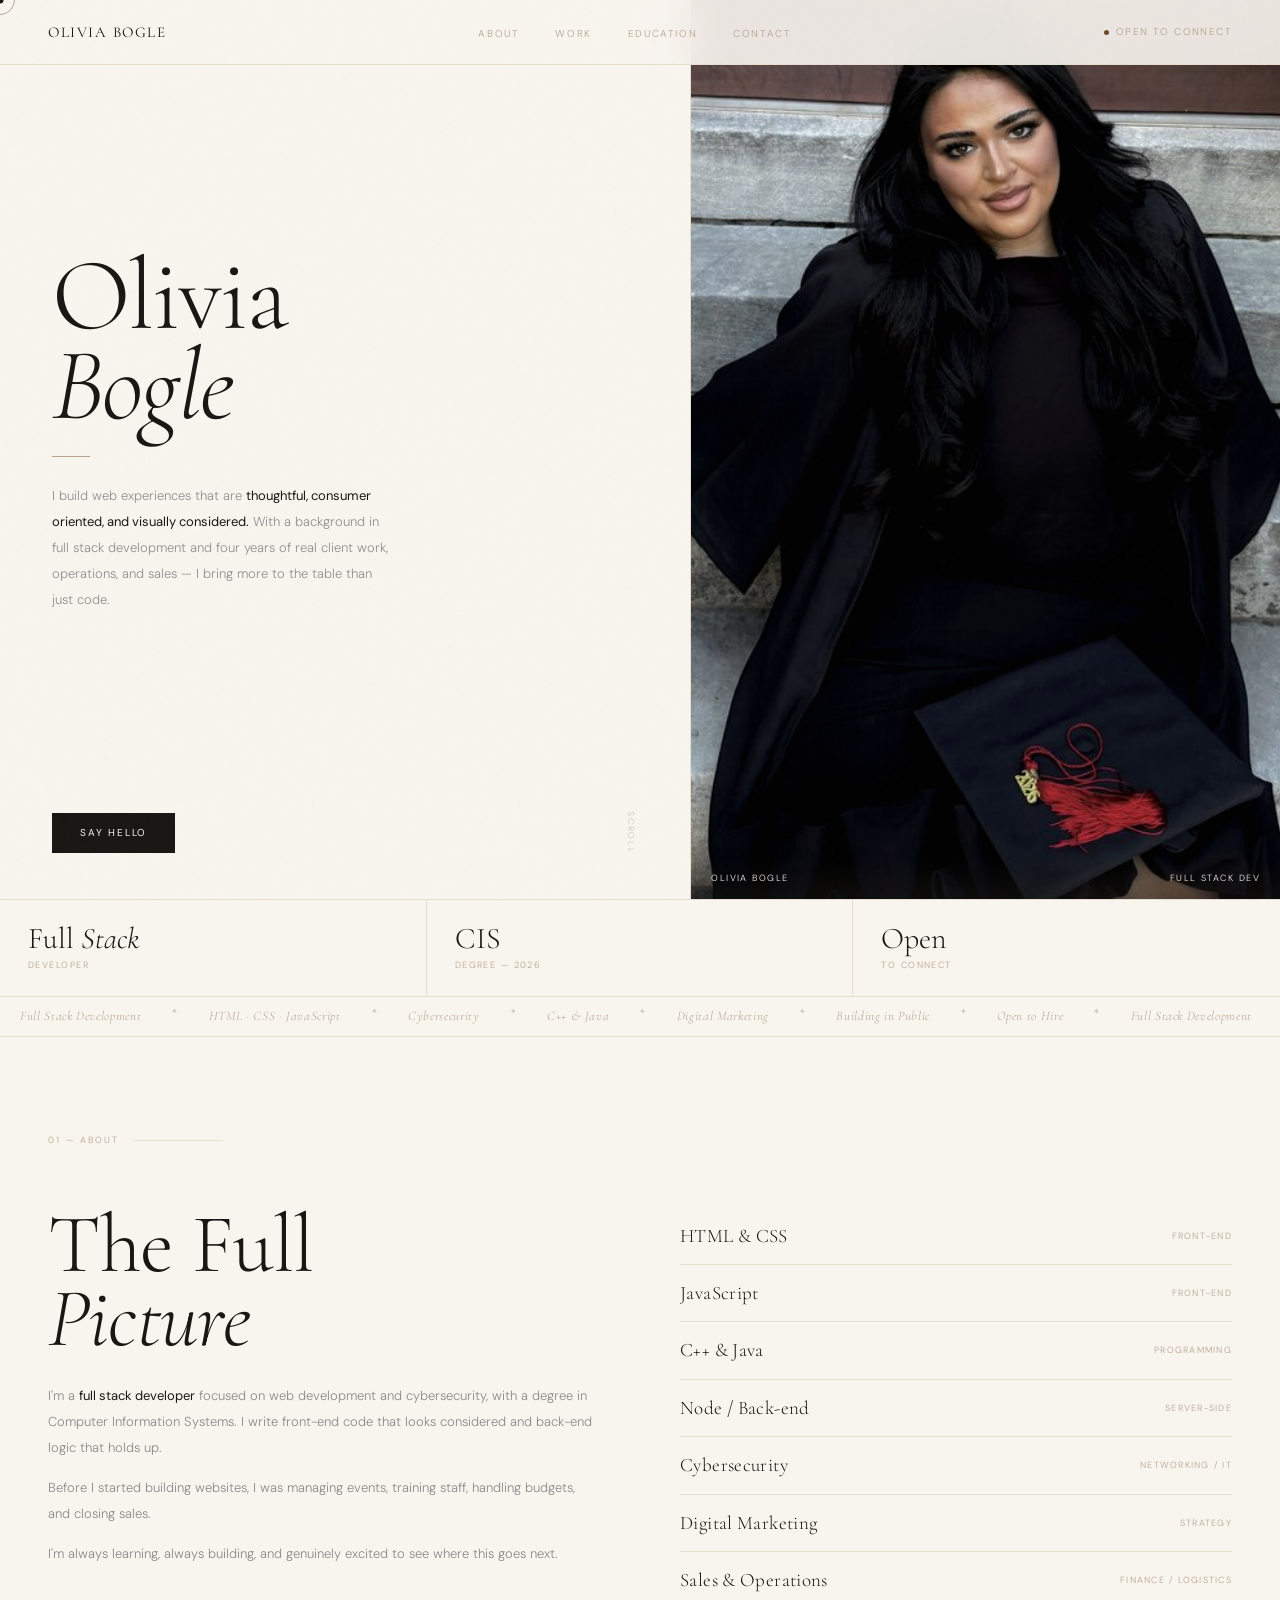
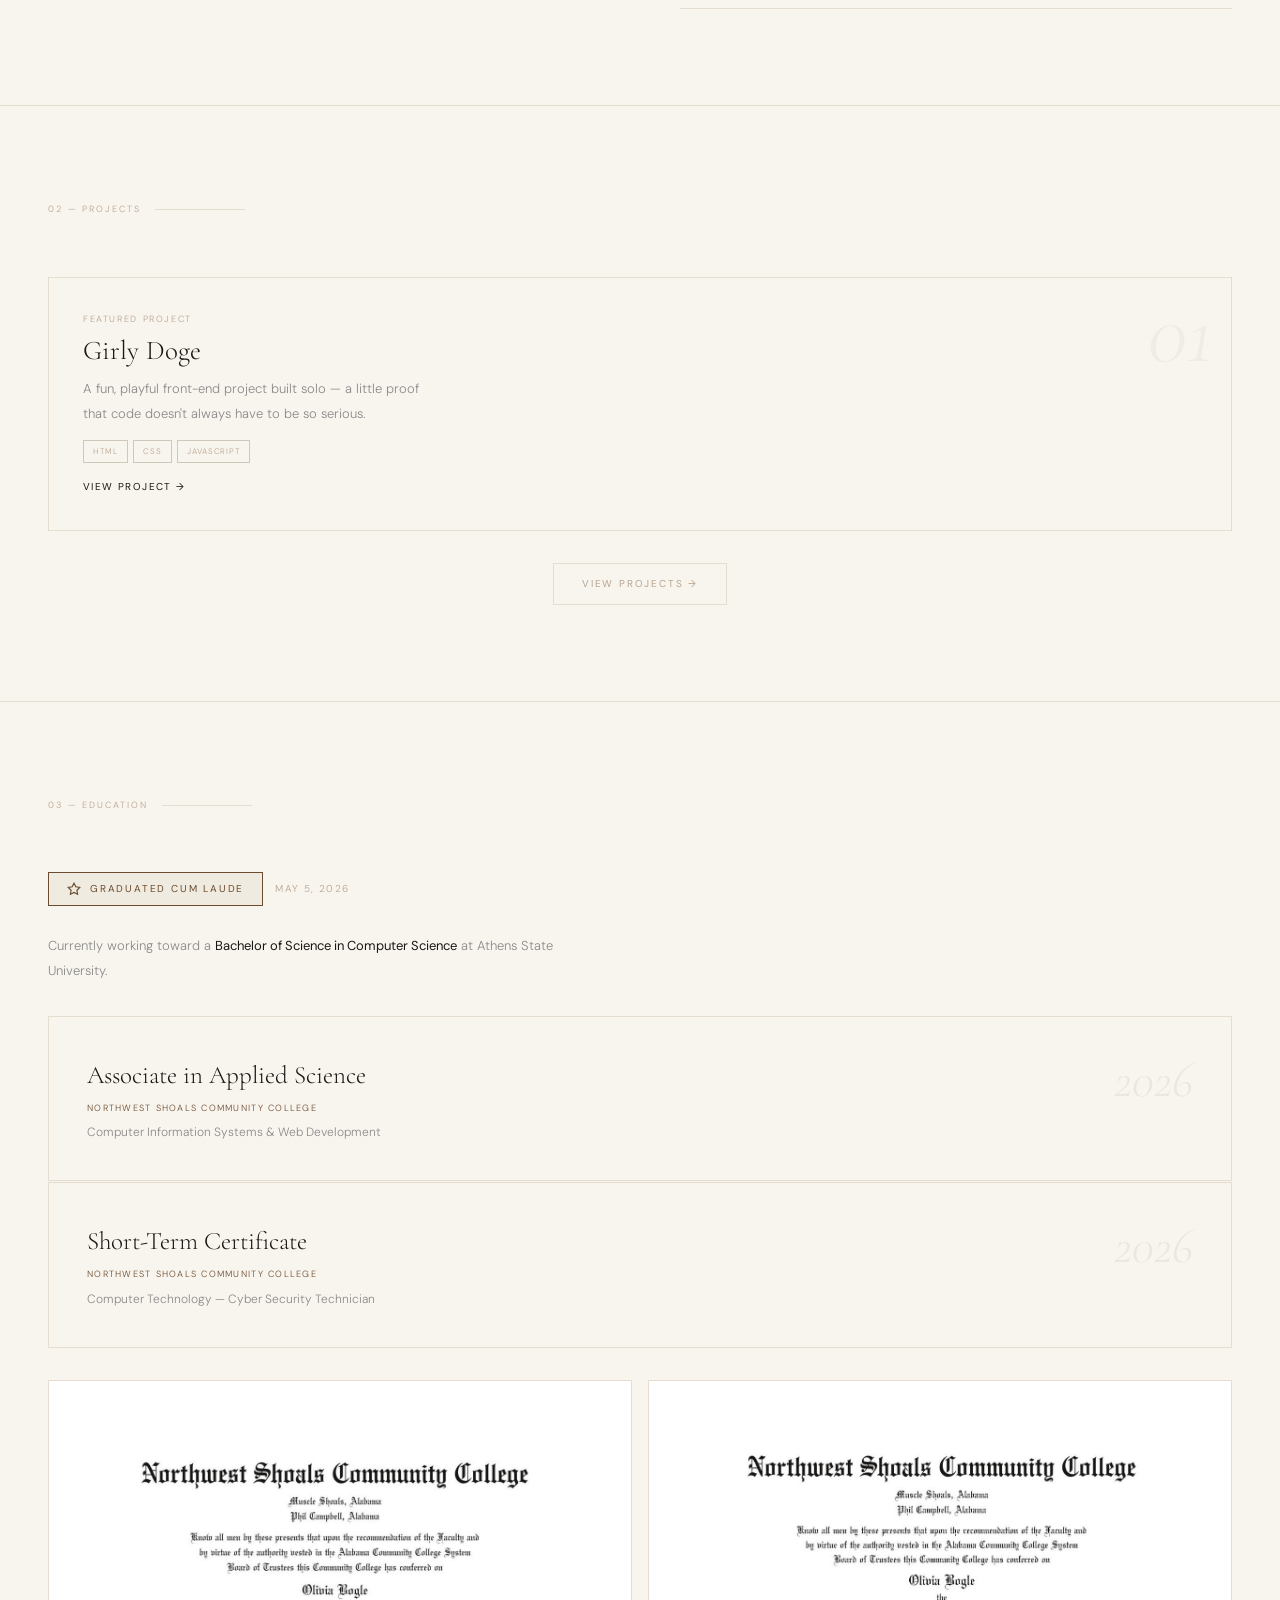
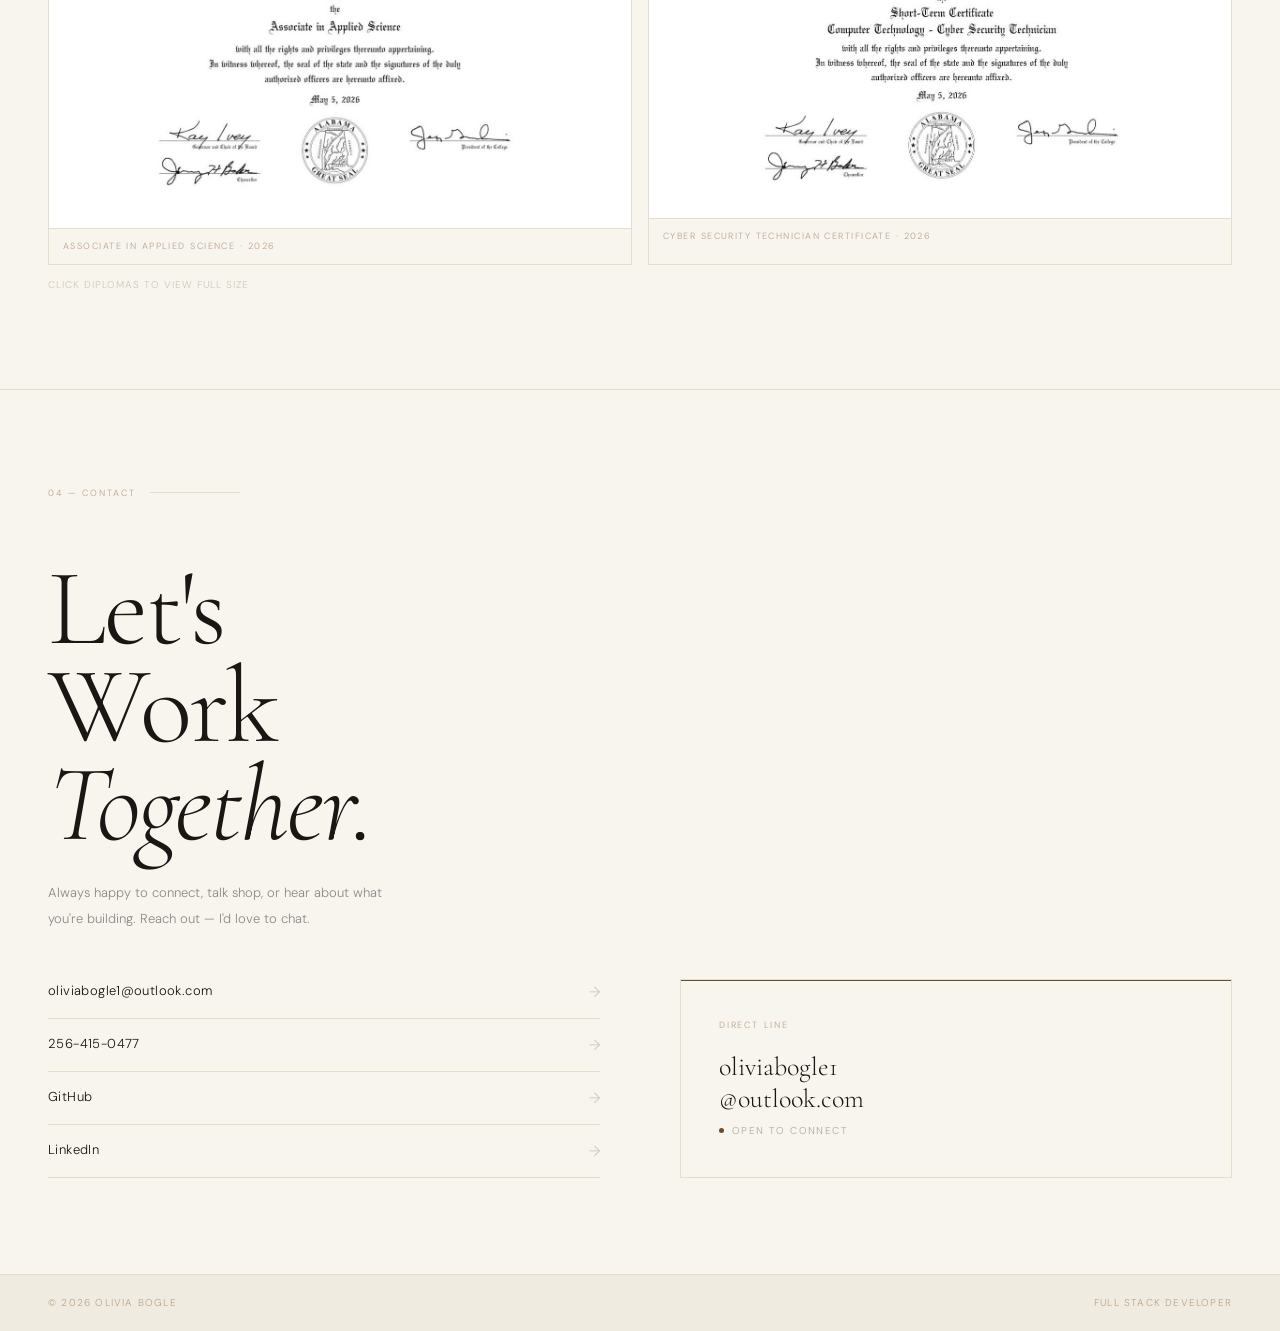
==== index.html @ 542d9f84 "Rename index (5).html to index.html" ====
<!DOCTYPE html>
<html lang="en">
<head>
<meta charset="UTF-8"/>
<meta name="viewport" content="width=device-width, initial-scale=1.0"/>
<title>Olivia Bogle</title>
<link rel="preconnect" href="https://fonts.googleapis.com"/>
<link rel="preconnect" href="https://fonts.gstatic.com" crossorigin/>
<link href="https://fonts.googleapis.com/css2?family=Cormorant+Garamond:ital,wght@0,300;0,400;1,300;1,400&family=DM+Sans:wght@200;300;400&display=swap" rel="stylesheet"/>
<style>
*,*::before,*::after{box-sizing:border-box;margin:0;padding:0;}
html{scroll-behavior:smooth;}
body{
  background:#f8f4ee;color:#191614;
  font-family:'DM Sans',system-ui,sans-serif;
  font-size:14px;font-weight:300;line-height:1.6;
  overflow-x:hidden;cursor:none;
}
:root{
  --cream:#f8f4ee;--bone:#f0ebe0;--warm:#e5ddd0;
  --clay:#b8a48e;--brown:#6b4c2e;--charcoal:#191614;
  --mist:#cfc8bb;--serif:'Cormorant Garamond',Georgia,serif;
}

/* cursor */
#cur{position:fixed;width:7px;height:7px;background:var(--charcoal);border-radius:50%;pointer-events:none;z-index:9999;transform:translate(-50%,-50%);transition:width .18s,height .18s,background .2s;}
#cur-ring{position:fixed;width:30px;height:30px;border:.5px solid var(--clay);border-radius:50%;pointer-events:none;z-index:9998;transform:translate(-50%,-50%);transition:width .3s cubic-bezier(.16,1,.3,1),height .3s,border-color .25s;}
#cur.h{width:5px;height:5px;background:var(--brown);}
#cur-ring.h{width:46px;height:46px;border-color:var(--brown);}

/* grain */
body::after{content:"";position:fixed;inset:0;background-image:url("data:image/svg+xml,%3Csvg viewBox='0 0 200 200' xmlns='http://www.w3.org/2000/svg'%3E%3Cfilter id='n'%3E%3CfeTurbulence type='fractalNoise' baseFrequency='0.85' numOctaves='4' stitchTiles='stitch'/%3E%3C/filter%3E%3Crect width='100%25' height='100%25' filter='url(%23n)' opacity='0.04'/%3E%3C/svg%3E");pointer-events:none;z-index:9990;opacity:.4;}

/* NAV */
nav{
  position:fixed;top:0;left:0;right:0;z-index:500;
  display:flex;justify-content:space-between;align-items:center;
  padding:20px 48px;
  background:rgba(248,244,238,0.92);backdrop-filter:blur(18px);
  border-bottom:.5px solid var(--warm);
}
.nav-logo{font-family:var(--serif);font-size:15px;font-weight:400;letter-spacing:.1em;color:var(--charcoal);text-decoration:none;text-transform:uppercase;}
.nav-links{display:flex;gap:36px;list-style:none;}
.nav-links a{font-size:10px;letter-spacing:.16em;text-transform:uppercase;color:var(--clay);text-decoration:none;transition:color .2s;}
.nav-links a:hover{color:var(--charcoal);}
.nav-dot-wrap{display:flex;align-items:center;gap:7px;font-size:10px;letter-spacing:.14em;text-transform:uppercase;color:var(--clay);}
.dot{width:5px;height:5px;background:var(--brown);border-radius:50%;animation:pulse 2.2s ease-in-out infinite;}
@keyframes pulse{0%,100%{opacity:1;transform:scale(1)}50%{opacity:.25;transform:scale(.65)}}

/* ── HERO ─────────────────────────────────────────── */
#hero{
  display:grid;
  grid-template-columns:54% 46%;   /* text | photo */
  height:100vh;
  min-height:640px;
  padding-top:62px;                 /* nav height */
}

.hero-text{
  background:var(--cream);
  display:flex;
  flex-direction:column;
  justify-content:space-between;
  padding:52px 52px 44px;
  border-right:.5px solid var(--warm);
  border-bottom:.5px solid var(--warm);
}

.hero-index{font-size:9px;letter-spacing:.22em;text-transform:uppercase;color:var(--clay);}

.hero-name-block{flex:1;display:flex;flex-direction:column;justify-content:center;}
h1.hero-name{
  font-family:var(--serif);
  font-size:clamp(64px,8vw,120px);
  font-weight:300;line-height:.88;
  letter-spacing:-.02em;
}
h1.hero-name em{font-style:italic;display:block;}
.hero-rule{width:38px;height:.5px;background:var(--clay);margin:26px 0;}
.hero-intro{font-size:13px;color:#909090;line-height:2;max-width:340px;font-weight:300;}
.hero-intro strong{color:var(--charcoal);font-weight:400;}

.hero-bottom{display:flex;align-items:center;justify-content:space-between;}
.hero-cta-row{display:flex;gap:14px;align-items:center;}
.btn-dark{display:inline-block;padding:12px 28px;background:var(--charcoal);color:var(--cream);text-decoration:none;font-size:10px;letter-spacing:.18em;text-transform:uppercase;transition:background .22s,transform .18s;font-weight:400;}
.btn-dark:hover{background:var(--brown);transform:translateY(-1px);}
.btn-line{display:inline-block;padding:12px 28px;border:.5px solid var(--warm);color:var(--clay);text-decoration:none;font-size:10px;letter-spacing:.18em;text-transform:uppercase;transition:border-color .2s,color .2s;font-weight:400;}
.btn-line:hover{border-color:var(--clay);color:var(--charcoal);}
.hero-scroll{font-size:9px;letter-spacing:.2em;text-transform:uppercase;color:var(--mist);writing-mode:vertical-rl;}

/* photo column — fixed height, no overflow issues */
.hero-photo{
  position:relative;
  background:var(--bone);
  border-bottom:.5px solid var(--warm);
  overflow:hidden;
}
.hero-photo img{
  position:absolute;
  top:0;left:0;
  width:100%;height:100%;
  object-fit:cover;
  object-position:center top;   /* anchor to TOP so face is always visible */
  display:block;
  filter:sepia(6%) contrast(1.05) brightness(0.97);
}
.hero-photo-tag{
  position:absolute;bottom:0;left:0;right:0;
  padding:14px 20px;
  display:flex;justify-content:space-between;
  font-size:9px;letter-spacing:.16em;text-transform:uppercase;color:var(--cream);
  background:linear-gradient(to top,rgba(25,22,20,.5) 0%,transparent 100%);
  z-index:2;
}

/* STAT BAR */
.stat-bar{
  display:grid;grid-template-columns:repeat(3,1fr);
  border-bottom:.5px solid var(--warm);
}
.stat-unit{padding:24px 28px;border-right:.5px solid var(--warm);}
.stat-unit:last-child{border-right:none;}
.stat-n{font-family:var(--serif);font-size:30px;font-weight:300;line-height:1;margin-bottom:4px;}
.stat-n em{font-style:italic;}
.stat-l{font-size:9px;letter-spacing:.16em;text-transform:uppercase;color:var(--clay);}

/* TICKER */
.ticker{overflow:hidden;padding:9px 0;border-bottom:.5px solid var(--warm);}
.ticker-inner{display:flex;animation:marquee 30s linear infinite;white-space:nowrap;}
.ti{font-family:var(--serif);font-size:13px;font-style:italic;letter-spacing:.05em;color:var(--clay);padding:0 20px;flex-shrink:0;}
.ti.sep{font-style:normal;font-size:8px;color:var(--mist);padding:0 10px;}
@keyframes marquee{0%{transform:translateX(0)}100%{transform:translateX(-50%)}}

/* SECTIONS */
section{padding:96px 48px;}
section+section,.stat-bar+section{border-top:.5px solid var(--warm);}
.sec-label{font-size:9px;letter-spacing:.22em;text-transform:uppercase;color:var(--clay);margin-bottom:60px;display:flex;align-items:center;gap:14px;}
.sec-label::after{content:"";flex:1;height:.5px;background:var(--warm);max-width:90px;}

/* ABOUT */
.about-grid{display:grid;grid-template-columns:1fr 1fr;gap:80px;align-items:start;}
.about-h{font-family:var(--serif);font-size:clamp(46px,6.5vw,90px);font-weight:300;line-height:.9;letter-spacing:-.01em;margin-bottom:26px;}
.about-h em{font-style:italic;}
.about-body{font-size:13px;color:#8a8a8a;line-height:2;font-weight:300;}
.about-body strong{color:var(--charcoal);font-weight:400;}
.about-body p+p{margin-top:14px;}

.skill-list{display:flex;flex-direction:column;}
.sk{display:flex;align-items:center;justify-content:space-between;padding:13px 0;border-bottom:.5px solid var(--warm);position:relative;overflow:hidden;cursor:default;transition:padding-left .25s;}
.sk-fill{position:absolute;inset:0;background:var(--charcoal);transform:scaleX(0);transform-origin:left;transition:transform .28s cubic-bezier(.16,1,.3,1);z-index:0;}
.sk:hover .sk-fill{transform:scaleX(1);}
.sk:hover{padding-left:8px;}
.sk-name{font-family:var(--serif);font-size:19px;font-weight:300;letter-spacing:.02em;position:relative;z-index:1;transition:color .28s;}
.sk-cat{font-size:9px;letter-spacing:.14em;text-transform:uppercase;color:var(--clay);position:relative;z-index:1;transition:color .28s;}
.sk:hover .sk-name,.sk:hover .sk-cat{color:var(--cream);}

/* WORK */
.work-grid{display:grid;grid-template-columns:1fr 1fr;gap:1px;background:var(--warm);border:.5px solid var(--warm);}
.wcard{background:var(--cream);padding:34px;position:relative;overflow:hidden;transition:background .2s;}
.wcard:hover{background:var(--bone);}
.wcard.wide{grid-column:1/-1;display:grid;grid-template-columns:1fr 1fr;gap:44px;align-items:center;}
.wc-num{font-family:var(--serif);font-size:90px;font-style:italic;color:rgba(25,22,20,.04);position:absolute;top:10px;right:18px;line-height:1;pointer-events:none;font-weight:300;}
.wc-tag{font-size:9px;letter-spacing:.18em;text-transform:uppercase;color:var(--clay);margin-bottom:9px;}
.wc-title{font-family:var(--serif);font-size:27px;font-weight:300;letter-spacing:.01em;margin-bottom:10px;line-height:1.2;}
.wc-desc{font-size:13px;color:#8a8a8a;line-height:1.9;max-width:360px;font-weight:300;}
.chips{display:flex;flex-wrap:wrap;gap:5px;margin-top:13px;}
.chip{font-size:8px;letter-spacing:.12em;text-transform:uppercase;border:.5px solid var(--mist);padding:4px 9px;color:var(--clay);}
.wc-link{display:inline-flex;align-items:center;gap:8px;margin-top:16px;font-size:10px;letter-spacing:.14em;text-transform:uppercase;color:var(--charcoal);text-decoration:none;transition:gap .2s,color .2s;font-weight:400;}
.wc-link:hover{gap:14px;color:var(--brown);}
.wc-visual{aspect-ratio:4/3;overflow:hidden;cursor:pointer;}
.wc-visual img{width:100%;height:100%;object-fit:cover;object-position:top center;display:block;transition:transform .4s ease;}
.wc-visual:hover img{transform:scale(1.03);}

/* EXPERIENCE */
.exp-list{display:flex;flex-direction:column;}
.exp-row{display:grid;grid-template-columns:150px 1fr auto;gap:36px;padding:30px 0;border-bottom:.5px solid var(--warm);align-items:start;transition:padding-left .2s;}
.exp-row:hover{padding-left:10px;}
.exp-yr{font-size:10px;letter-spacing:.1em;color:var(--clay);padding-top:5px;}
.exp-role{font-family:var(--serif);font-size:21px;font-weight:300;letter-spacing:.01em;margin-bottom:3px;}
.exp-co{font-size:9px;letter-spacing:.14em;text-transform:uppercase;color:var(--brown);margin-bottom:10px;}
.exp-ul{font-size:12px;color:#8a8a8a;line-height:1.95;padding-left:14px;font-weight:300;}
.exp-ul li{margin-bottom:3px;}
.exp-tags{display:flex;flex-direction:column;gap:5px;align-items:flex-end;padding-top:4px;}
.exp-tag{font-size:8px;letter-spacing:.14em;text-transform:uppercase;border:.5px solid var(--warm);padding:3px 8px;color:var(--clay);}

/* EDUCATION */
.edu-block{border:.5px solid var(--warm);padding:38px;display:grid;grid-template-columns:1fr auto;gap:20px;transition:border-color .2s;}
.edu-block:hover{border-color:var(--clay);}
.edu-deg{font-family:var(--serif);font-size:25px;font-weight:300;margin-bottom:6px;}
.edu-school{font-size:9px;letter-spacing:.14em;text-transform:uppercase;color:var(--brown);margin-bottom:8px;}
.edu-detail{font-size:12px;color:#8a8a8a;font-weight:300;}
.edu-yr{font-family:var(--serif);font-size:50px;font-style:italic;color:rgba(25,22,20,.06);font-weight:300;text-align:right;line-height:1;}

/* CONTACT */
.contact-grid{display:grid;grid-template-columns:1fr 1fr;gap:80px;align-items:end;}
.contact-h{font-family:var(--serif);font-size:clamp(52px,8.5vw,112px);line-height:.9;font-weight:300;letter-spacing:-.02em;margin-bottom:26px;}
.contact-h em{font-style:italic;}
.contact-sub{font-size:13px;color:#8a8a8a;line-height:2;max-width:360px;margin-bottom:34px;font-weight:300;}
.clinks{display:flex;flex-direction:column;}
.clink{display:flex;justify-content:space-between;align-items:center;padding:14px 0;border-bottom:.5px solid var(--warm);text-decoration:none;color:var(--charcoal);font-size:13px;letter-spacing:.03em;transition:padding-left .2s,color .2s;font-weight:300;}
.clink:hover{padding-left:10px;color:var(--brown);}
.clink .arr{color:var(--mist);font-size:15px;transition:color .2s;}
.clink:hover .arr{color:var(--brown);}
.contact-box{border:.5px solid var(--warm);padding:38px;position:relative;}
.contact-box::before{content:"";position:absolute;top:0;left:0;right:0;height:.5px;background:var(--brown);}
.cb-label{font-size:9px;letter-spacing:.2em;text-transform:uppercase;color:var(--clay);margin-bottom:18px;}
.cb-email{font-family:var(--serif);font-size:clamp(17px,2.4vw,26px);font-weight:300;color:var(--charcoal);text-decoration:none;display:block;margin-bottom:7px;line-height:1.25;transition:color .2s;word-break:break-all;}
.cb-email:hover{color:var(--brown);}
.cb-phone{font-size:12px;color:var(--clay);letter-spacing:.06em;margin-bottom:26px;font-weight:300;}
.avail-row{display:flex;align-items:center;gap:8px;font-size:10px;letter-spacing:.14em;text-transform:uppercase;color:#aaa;}

/* FOOTER */
footer{border-top:.5px solid var(--warm);padding:20px 48px;display:flex;justify-content:space-between;align-items:center;background:var(--bone);}
.fc{font-size:10px;letter-spacing:.12em;text-transform:uppercase;color:var(--clay);font-weight:300;}

/* REVEAL */
.reveal{opacity:0;transform:translateY(18px);transition:opacity .65s ease,transform .65s ease;}
.reveal.in{opacity:1;transform:translateY(0);}

/* RESPONSIVE */
@media(max-width:860px){
  nav{padding:16px 22px;}
  .nav-links{display:none;}
  #hero{grid-template-columns:1fr;height:auto;}
  .hero-text{padding:90px 22px 40px;border-right:none;}
  .hero-photo{height:420px;border-top:.5px solid var(--warm);}
  section{padding:72px 22px;}
  .about-grid,.contact-grid{grid-template-columns:1fr;gap:40px;}
  .work-grid{grid-template-columns:1fr;}
  .wcard.wide{grid-template-columns:1fr;}
  .exp-row{grid-template-columns:1fr;gap:6px;}
  .exp-tags{flex-direction:row;}
  .edu-block{grid-template-columns:1fr;}
  .stat-bar{grid-template-columns:1fr 1fr;}
  footer{flex-direction:column;gap:8px;padding:16px 22px;}
}
</style>
</head>
<body>
<div id="cur"></div>
<div id="cur-ring"></div>

<nav>
  <a class="nav-logo" href="#">Olivia Bogle</a>
  <ul class="nav-links">
    <li><a href="#about">About</a></li>
    <li><a href="#work">Work</a></li>
    <li><a href="#education">Education</a></li>
    <li><a href="#contact">Contact</a></li>
  </ul>
  <div class="nav-dot-wrap"><div class="dot"></div>Open to Connect</div>
</nav>

<!-- HERO -->
<section id="hero" style="padding:0;border:none;">

  <!-- LEFT: text -->
  <div class="hero-text reveal">
    <div class="hero-name-block">
      <h1 class="hero-name">Olivia<br><em>Bogle</em></h1>
      <div class="hero-rule"></div>
      <p class="hero-intro">
        I build web experiences that are <strong>thoughtful, consumer oriented, and visually considered.</strong>
        With a background in full stack development and four years of real client work, operations,
        and sales — I bring more to the table than just code.
      </p>
    </div>
    <div class="hero-bottom">
      <div class="hero-cta-row">
        <a href="#contact" class="btn-dark">Say Hello</a>
      </div>
      <div class="hero-scroll">Scroll</div>
    </div>
  </div>

  <!-- RIGHT: photo, zero opacity, anchored top -->
  <div class="hero-photo">
    <img
      src="[data-uri]"
      alt="Olivia Bogle"
    />
    <div class="hero-photo-tag">
      <span>Olivia Bogle</span>
      <span>Full Stack Dev</span>
    </div>
  </div>

</section>

<!-- STAT BAR -->
<div class="stat-bar">
  <div class="stat-unit reveal"><div class="stat-n">Full <em>Stack</em></div><div class="stat-l">Developer</div></div>
  <div class="stat-unit reveal" style="transition-delay:.08s"><div class="stat-n">CIS</div><div class="stat-l">Degree — 2026</div></div>
  <div class="stat-unit reveal" style="transition-delay:.14s"><div class="stat-n">Open</div><div class="stat-l">To Connect</div></div>
</div>

<!-- TICKER -->
<div class="ticker">
  <div class="ticker-inner">
    <span class="ti">Full Stack Development</span><span class="ti sep">✦</span>
    <span class="ti">HTML · CSS · JavaScript</span><span class="ti sep">✦</span>
    <span class="ti">Cybersecurity</span><span class="ti sep">✦</span>
    <span class="ti">C++ &amp; Java</span><span class="ti sep">✦</span>
    <span class="ti">Digital Marketing</span><span class="ti sep">✦</span>
    <span class="ti">Building in Public</span><span class="ti sep">✦</span>
    <span class="ti">Open to Hire</span><span class="ti sep">✦</span>
    <span class="ti">Full Stack Development</span><span class="ti sep">✦</span>
    <span class="ti">HTML · CSS · JavaScript</span><span class="ti sep">✦</span>
    <span class="ti">Cybersecurity</span><span class="ti sep">✦</span>
    <span class="ti">C++ &amp; Java</span><span class="ti sep">✦</span>
    <span class="ti">Digital Marketing</span><span class="ti sep">✦</span>
    <span class="ti">Building in Public</span><span class="ti sep">✦</span>
    <span class="ti">Open to Hire</span><span class="ti sep">✦</span>
  </div>
</div>

<!-- ABOUT -->
<section id="about">
  <div class="sec-label">01 — About</div>
  <div class="about-grid">
    <div class="reveal">
      <h2 class="about-h">The Full<br><em>Picture</em></h2>
      <div class="about-body">
        <p>I'm a <strong>full stack developer</strong> focused on web development and cybersecurity, with a degree in Computer Information Systems. I write front-end code that looks considered and back-end logic that holds up.</p>
        <p>Before I started building websites, I was managing events, training staff, handling budgets, and closing sales. </p>
        <p>I'm always learning, always building, and genuinely excited to see where this goes next.</p>
      </div>
    </div>
    <div class="skill-list reveal" style="transition-delay:.12s">
      <div class="sk"><div class="sk-fill"></div><span class="sk-name">HTML &amp; CSS</span><span class="sk-cat">Front-end</span></div>
      <div class="sk"><div class="sk-fill"></div><span class="sk-name">JavaScript</span><span class="sk-cat">Front-end</span></div>
      <div class="sk"><div class="sk-fill"></div><span class="sk-name">C++ &amp; Java</span><span class="sk-cat">Programming</span></div>
      <div class="sk"><div class="sk-fill"></div><span class="sk-name">Node / Back-end</span><span class="sk-cat">Server-side</span></div>
      <div class="sk"><div class="sk-fill"></div><span class="sk-name">Cybersecurity</span><span class="sk-cat">Networking / IT</span></div>
      <div class="sk"><div class="sk-fill"></div><span class="sk-name">Digital Marketing</span><span class="sk-cat">Strategy</span></div>
      <div class="sk"><div class="sk-fill"></div><span class="sk-name">Sales &amp; Operations</span><span class="sk-cat">Finance / Logistics</span></div>
    </div>
  </div>
</section>

<!-- WORK -->
<section id="work">
  <div class="sec-label">02 — Projects</div>
  <div class="work-grid" style="grid-template-columns:1fr;">
    <div class="wcard wide reveal" style="grid-template-columns:1fr;">
      <div>
        <div class="wc-tag">Featured Project</div>
        <h3 class="wc-title">Girly Doge</h3>
        <p class="wc-desc">A fun, playful front-end project built solo — a little proof that code doesn't always have to be so serious.</p>
        <div class="chips">
          <span class="chip">HTML</span><span class="chip">CSS</span><span class="chip">JavaScript</span>
        </div>
        <a href="https://github.com/oliviabogle/Girly-Doge" target="_blank" class="wc-link">View Project →</a>
      </div>
      <div class="wc-num">01</div>
    </div>
  </div>
  <div class="reveal" style="margin-top:32px;text-align:center;transition-delay:.08s;">
    <a href="https://github.com/oliviabogle" target="_blank" class="btn-line">View Projects →</a>
  </div>
</section>

<!-- EDUCATION -->
<section id="education">
  <div class="sec-label">03 — Education</div>

  <div class="reveal" style="margin-bottom:28px;display:flex;flex-wrap:wrap;align-items:center;gap:12px;">
    <div style="display:inline-flex;align-items:center;gap:9px;border:.5px solid var(--brown);padding:8px 18px;background:var(--bone);">
      <svg width="14" height="14" viewBox="0 0 24 24" fill="none" stroke="var(--brown)" stroke-width="2"><polygon points="12 2 15.09 8.26 22 9.27 17 14.14 18.18 21.02 12 17.77 5.82 21.02 7 14.14 2 9.27 8.91 8.26 12 2"/></svg>
      <span style="font-size:10px;letter-spacing:.18em;text-transform:uppercase;color:var(--brown);font-weight:400;">Graduated Cum Laude</span>
    </div>
    <span style="font-size:10px;letter-spacing:.14em;text-transform:uppercase;color:var(--clay);">May 5, 2026</span>
  </div>

  <p class="reveal" style="font-size:13px;color:#8a8a8a;line-height:1.9;font-weight:300;margin-bottom:32px;max-width:520px;">
    Currently working toward a <strong style="color:var(--charcoal);font-weight:400;">Bachelor of Science in Computer Science</strong> at Athens State University.
  </p>

  <div class="edu-block reveal" style="margin-bottom:1px;">
    <div>
      <div class="edu-deg">Associate in Applied Science</div>
      <div class="edu-school">Northwest Shoals Community College</div>
      <div class="edu-detail">Computer Information Systems &amp; Web Development</div>
    </div>
    <div class="edu-yr">2026</div>
  </div>
  <div class="edu-block reveal" style="margin-bottom:32px;transition-delay:.08s;">
    <div>
      <div class="edu-deg">Short-Term Certificate</div>
      <div class="edu-school">Northwest Shoals Community College</div>
      <div class="edu-detail">Computer Technology — Cyber Security Technician</div>
    </div>
    <div class="edu-yr">2026</div>
  </div>

  <div class="reveal" style="transition-delay:.12s;display:grid;grid-template-columns:1fr 1fr;gap:16px;margin-top:8px;">
    <div style="border:.5px solid var(--warm);overflow:hidden;cursor:pointer;transition:border-color .2s;" onmouseenter="this.style.borderColor='var(--clay)'" onmouseleave="this.style.borderColor='var(--warm)'">
      <img src="[data-uri]" alt="Associate in Applied Science diploma" style="width:100%;display:block;object-fit:contain;background:#fff;padding:12px;box-sizing:border-box;" />
      <div style="padding:10px 14px;border-top:.5px solid var(--warm);font-size:9px;letter-spacing:.16em;text-transform:uppercase;color:var(--clay);">Associate in Applied Science · 2026</div>
    </div>
    <div style="border:.5px solid var(--warm);overflow:hidden;cursor:pointer;transition:border-color .2s;" onmouseenter="this.style.borderColor='var(--clay)'" onmouseleave="this.style.borderColor='var(--warm)'">
      <img src="[data-uri]" alt="Cyber Security Technician certificate" style="width:100%;display:block;object-fit:contain;background:#fff;padding:12px;box-sizing:border-box;" />
      <div style="padding:10px 14px;border-top:.5px solid var(--warm);font-size:9px;letter-spacing:.16em;text-transform:uppercase;color:var(--clay);">Cyber Security Technician Certificate · 2026</div>
    </div>
  </div>
  <p class="reveal" style="transition-delay:.16s;font-size:10px;color:var(--mist);letter-spacing:.1em;text-transform:uppercase;margin-top:12px;">Click diplomas to view full size</p>
</section>

<!-- CONTACT -->
<section id="contact">
  <div class="sec-label">04 — Contact</div>
  <div class="contact-grid">
    <div class="reveal">
      <h2 class="contact-h">Let's<br>Work<br><em>Together.</em></h2>
      <p class="contact-sub">Always happy to connect, talk shop, or hear about what you're building. Reach out — I'd love to chat.</p>
      <div class="clinks">
        <a href="mailto:oliviabogle1@outlook.com" class="clink"><span>oliviabogle1@outlook.com</span><span class="arr">→</span></a>
        <a href="tel:2564150477" class="clink"><span>256-415-0477</span><span class="arr">→</span></a>
        <a href="https://github.com/" target="_blank" class="clink"><span>GitHub</span><span class="arr">→</span></a>
        <a href="https://linkedin.com/" target="_blank" class="clink"><span>LinkedIn</span><span class="arr">→</span></a>
      </div>
    </div>
    <div class="reveal" style="transition-delay:.12s">
      <div class="contact-box">
        <div class="cb-label">Direct Line</div>
        <a href="mailto:oliviabogle1@outlook.com" class="cb-email">oliviabogle1<br>@outlook.com</a>
        <div class="avail-row"><div class="dot"></div>Open to Connect</div>
      </div>
    </div>
  </div>
</section>

<footer>
  <div class="fc">© 2026 Olivia Bogle</div>
  <div class="fc">Full Stack Developer</div>
</footer>

<script>
const cur=document.getElementById("cur"),ring=document.getElementById("cur-ring");
let mx=0,my=0,rx=0,ry=0;
document.addEventListener("mousemove",e=>{mx=e.clientX;my=e.clientY;cur.style.left=mx+"px";cur.style.top=my+"px";});
(function a(){rx+=(mx-rx)*.1;ry+=(my-ry)*.1;ring.style.left=rx+"px";ring.style.top=ry+"px";requestAnimationFrame(a);})();
document.querySelectorAll("a,.sk,.wcard,.exp-row,.edu-block,.btn-dark,.btn-line").forEach(el=>{
  el.addEventListener("mouseenter",()=>{cur.classList.add("h");ring.classList.add("h");});
  el.addEventListener("mouseleave",()=>{cur.classList.remove("h");ring.classList.remove("h");});
});
const obs=new IntersectionObserver(entries=>entries.forEach(e=>{if(e.isIntersecting)e.target.classList.add("in");}),{threshold:.07});
document.querySelectorAll(".reveal").forEach(el=>obs.observe(el));
setTimeout(()=>document.querySelectorAll("#hero .reveal").forEach(el=>el.classList.add("in")),60);
// name scramble on hover
const nm=document.querySelector("h1.hero-name");
if(nm){const ch="ABCDEFGHIJKLMNOPQRSTUVWXYZ".split(""),orig="Bogle";let iv;nm.addEventListener("mouseenter",()=>{let i=0;clearInterval(iv);iv=setInterval(()=>{nm.innerHTML="Olivia<br><em>"+orig.split("").map((c,j)=>j<i?c:ch[Math.floor(Math.random()*26)]).join("")+"</em>";if(++i>orig.length){clearInterval(iv);nm.innerHTML="Olivia<br><em>Bogle</em>";}},58);});}
</script>
</body>
</html>
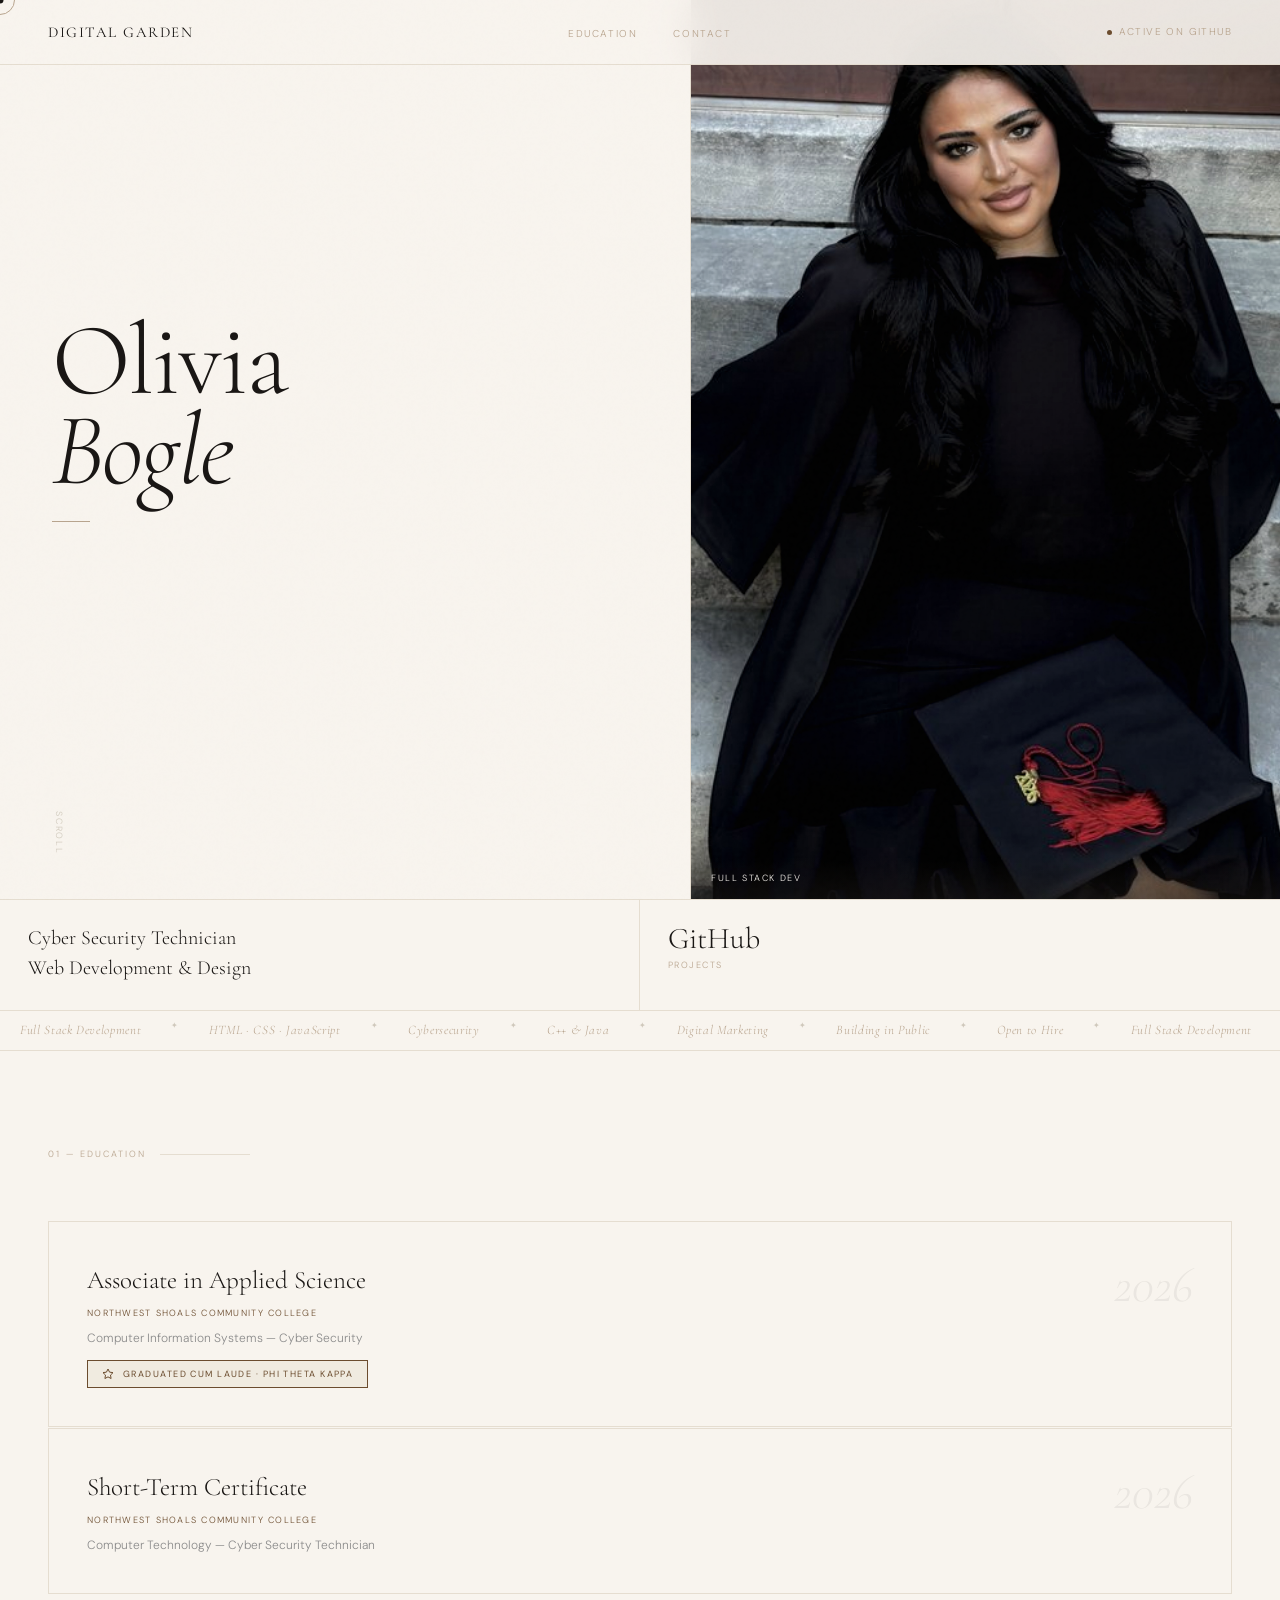
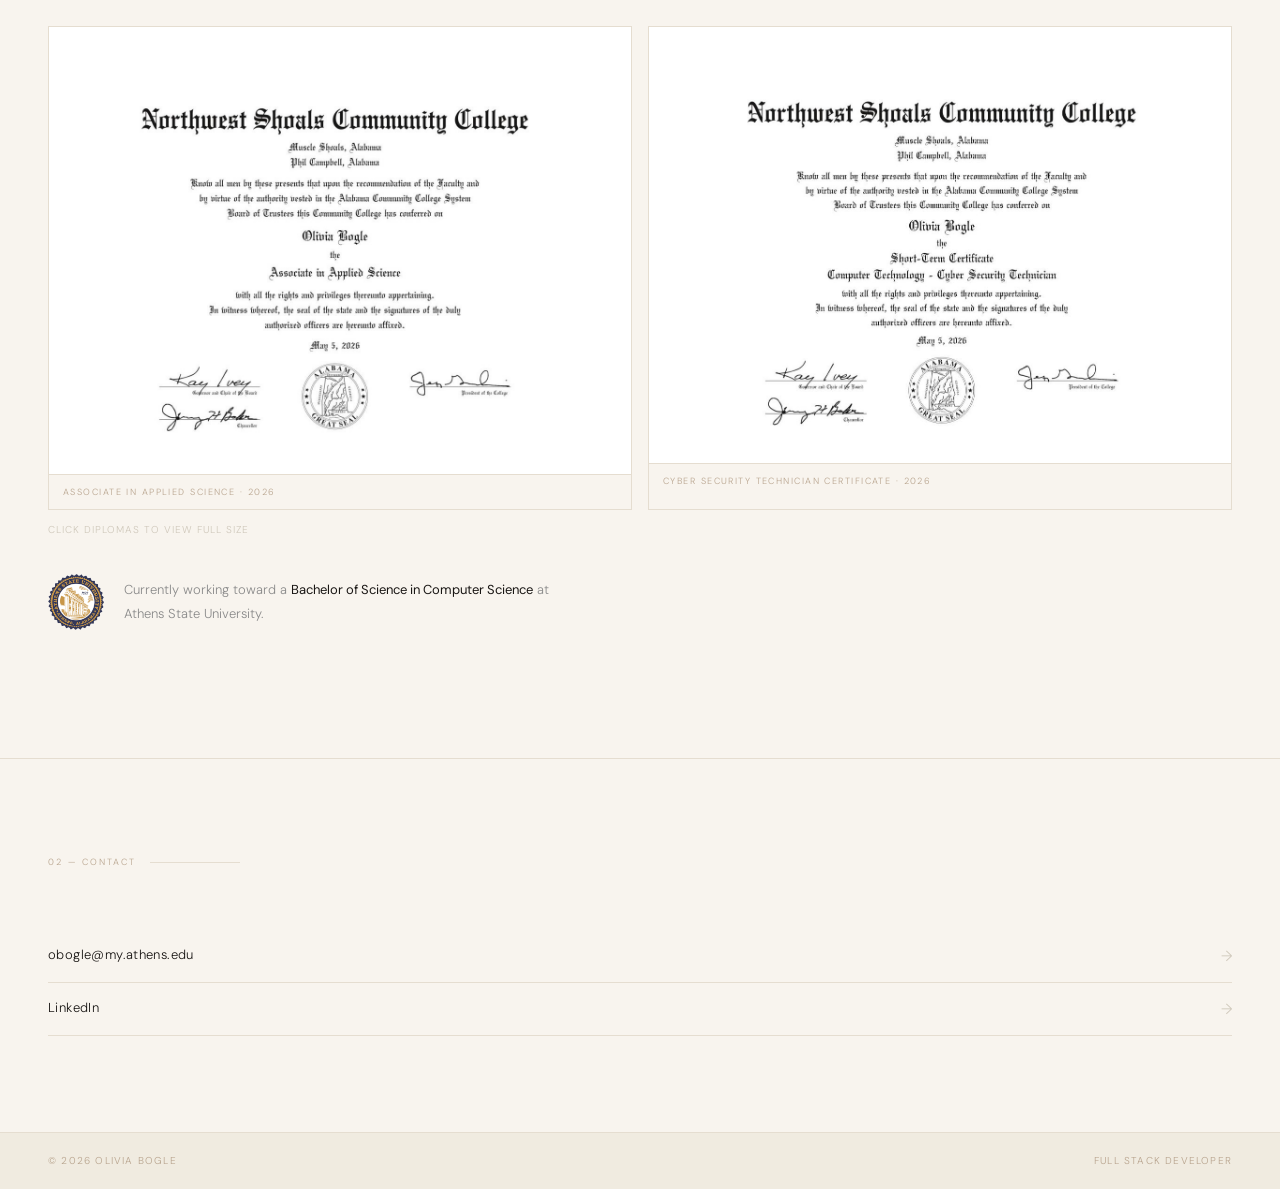
==== commit 8027c0db: "Rename index (6).html to index.html" ====
--- a/index.html
+++ b/index.html
@@ -115,11 +115,14 @@
 
 /* STAT BAR */
 .stat-bar{
-  display:grid;grid-template-columns:repeat(3,1fr);
+  display:grid;grid-template-columns:repeat(2,1fr);
   border-bottom:.5px solid var(--warm);
 }
 .stat-unit{padding:24px 28px;border-right:.5px solid var(--warm);}
 .stat-unit:last-child{border-right:none;}
+.stat-unit-link{display:block;color:inherit;text-decoration:none;transition:background .2s;}
+.stat-unit-link:hover{background:var(--bone);}
+.stat-unit-link:hover .stat-l{color:var(--brown);}
 .stat-n{font-family:var(--serif);font-size:30px;font-weight:300;line-height:1;margin-bottom:4px;}
 .stat-n em{font-style:italic;}
 .stat-l{font-size:9px;letter-spacing:.16em;text-transform:uppercase;color:var(--clay);}
@@ -138,12 +141,6 @@
 .sec-label::after{content:"";flex:1;height:.5px;background:var(--warm);max-width:90px;}
 
 /* ABOUT */
-.about-grid{display:grid;grid-template-columns:1fr 1fr;gap:80px;align-items:start;}
-.about-h{font-family:var(--serif);font-size:clamp(46px,6.5vw,90px);font-weight:300;line-height:.9;letter-spacing:-.01em;margin-bottom:26px;}
-.about-h em{font-style:italic;}
-.about-body{font-size:13px;color:#8a8a8a;line-height:2;font-weight:300;}
-.about-body strong{color:var(--charcoal);font-weight:400;}
-.about-body p+p{margin-top:14px;}
 
 .skill-list{display:flex;flex-direction:column;}
 .sk{display:flex;align-items:center;justify-content:space-between;padding:13px 0;border-bottom:.5px solid var(--warm);position:relative;overflow:hidden;cursor:default;transition:padding-left .25s;}
@@ -201,11 +198,6 @@
 .clink:hover{padding-left:10px;color:var(--brown);}
 .clink .arr{color:var(--mist);font-size:15px;transition:color .2s;}
 .clink:hover .arr{color:var(--brown);}
-.contact-box{border:.5px solid var(--warm);padding:38px;position:relative;}
-.contact-box::before{content:"";position:absolute;top:0;left:0;right:0;height:.5px;background:var(--brown);}
-.cb-label{font-size:9px;letter-spacing:.2em;text-transform:uppercase;color:var(--clay);margin-bottom:18px;}
-.cb-email{font-family:var(--serif);font-size:clamp(17px,2.4vw,26px);font-weight:300;color:var(--charcoal);text-decoration:none;display:block;margin-bottom:7px;line-height:1.25;transition:color .2s;word-break:break-all;}
-.cb-email:hover{color:var(--brown);}
 .cb-phone{font-size:12px;color:var(--clay);letter-spacing:.06em;margin-bottom:26px;font-weight:300;}
 .avail-row{display:flex;align-items:center;gap:8px;font-size:10px;letter-spacing:.14em;text-transform:uppercase;color:#aaa;}
 
@@ -225,7 +217,7 @@
   .hero-text{padding:90px 22px 40px;border-right:none;}
   .hero-photo{height:420px;border-top:.5px solid var(--warm);}
   section{padding:72px 22px;}
-  .about-grid,.contact-grid{grid-template-columns:1fr;gap:40px;}
+  .contact-grid{grid-template-columns:1fr;gap:40px;}
   .work-grid{grid-template-columns:1fr;}
   .wcard.wide{grid-template-columns:1fr;}
   .exp-row{grid-template-columns:1fr;gap:6px;}
@@ -241,14 +233,12 @@
 <div id="cur-ring"></div>
 
 <nav>
-  <a class="nav-logo" href="#">Olivia Bogle</a>
+  <a class="nav-logo" href="#">Digital Garden</a>
   <ul class="nav-links">
-    <li><a href="#about">About</a></li>
-    <li><a href="#work">Work</a></li>
     <li><a href="#education">Education</a></li>
     <li><a href="#contact">Contact</a></li>
   </ul>
-  <div class="nav-dot-wrap"><div class="dot"></div>Open to Connect</div>
+  <div class="nav-dot-wrap"><div class="dot"></div>Active on GitHub</div>
 </nav>
 
 <!-- HERO -->
@@ -259,16 +249,8 @@
     <div class="hero-name-block">
       <h1 class="hero-name">Olivia<br><em>Bogle</em></h1>
       <div class="hero-rule"></div>
-      <p class="hero-intro">
-        I build web experiences that are <strong>thoughtful, consumer oriented, and visually considered.</strong>
-        With a background in full stack development and four years of real client work, operations,
-        and sales — I bring more to the table than just code.
-      </p>
     </div>
     <div class="hero-bottom">
-      <div class="hero-cta-row">
-        <a href="#contact" class="btn-dark">Say Hello</a>
-      </div>
       <div class="hero-scroll">Scroll</div>
     </div>
   </div>
@@ -280,7 +262,6 @@
       alt="Olivia Bogle"
     />
     <div class="hero-photo-tag">
-      <span>Olivia Bogle</span>
       <span>Full Stack Dev</span>
     </div>
   </div>
@@ -289,9 +270,8 @@
 
 <!-- STAT BAR -->
 <div class="stat-bar">
-  <div class="stat-unit reveal"><div class="stat-n">Full <em>Stack</em></div><div class="stat-l">Developer</div></div>
-  <div class="stat-unit reveal" style="transition-delay:.08s"><div class="stat-n">CIS</div><div class="stat-l">Degree — 2026</div></div>
-  <div class="stat-unit reveal" style="transition-delay:.14s"><div class="stat-n">Open</div><div class="stat-l">To Connect</div></div>
+  <a href="#education" class="stat-unit stat-unit-link reveal"><div class="stat-n" style="font-size:20px;line-height:1.4;margin-bottom:2px;">Cyber Security Technician</div><div class="stat-n" style="font-size:20px;line-height:1.4;font-weight:300;">Web Development &amp; Design</div></a>
+  <a href="https://github.com/oliviabogle" target="_blank" class="stat-unit stat-unit-link reveal" style="transition-delay:.08s"><div class="stat-n">GitHub</div><div class="stat-l">Projects</div></a>
 </div>
 
 <!-- TICKER -->
@@ -314,73 +294,21 @@
   </div>
 </div>
 
-<!-- ABOUT -->
-<section id="about">
-  <div class="sec-label">01 — About</div>
-  <div class="about-grid">
-    <div class="reveal">
-      <h2 class="about-h">The Full<br><em>Picture</em></h2>
-      <div class="about-body">
-        <p>I'm a <strong>full stack developer</strong> focused on web development and cybersecurity, with a degree in Computer Information Systems. I write front-end code that looks considered and back-end logic that holds up.</p>
-        <p>Before I started building websites, I was managing events, training staff, handling budgets, and closing sales. </p>
-        <p>I'm always learning, always building, and genuinely excited to see where this goes next.</p>
-      </div>
-    </div>
-    <div class="skill-list reveal" style="transition-delay:.12s">
-      <div class="sk"><div class="sk-fill"></div><span class="sk-name">HTML &amp; CSS</span><span class="sk-cat">Front-end</span></div>
-      <div class="sk"><div class="sk-fill"></div><span class="sk-name">JavaScript</span><span class="sk-cat">Front-end</span></div>
-      <div class="sk"><div class="sk-fill"></div><span class="sk-name">C++ &amp; Java</span><span class="sk-cat">Programming</span></div>
-      <div class="sk"><div class="sk-fill"></div><span class="sk-name">Node / Back-end</span><span class="sk-cat">Server-side</span></div>
-      <div class="sk"><div class="sk-fill"></div><span class="sk-name">Cybersecurity</span><span class="sk-cat">Networking / IT</span></div>
-      <div class="sk"><div class="sk-fill"></div><span class="sk-name">Digital Marketing</span><span class="sk-cat">Strategy</span></div>
-      <div class="sk"><div class="sk-fill"></div><span class="sk-name">Sales &amp; Operations</span><span class="sk-cat">Finance / Logistics</span></div>
-    </div>
-  </div>
-</section>
-
 <!-- WORK -->
-<section id="work">
-  <div class="sec-label">02 — Projects</div>
-  <div class="work-grid" style="grid-template-columns:1fr;">
-    <div class="wcard wide reveal" style="grid-template-columns:1fr;">
-      <div>
-        <div class="wc-tag">Featured Project</div>
-        <h3 class="wc-title">Girly Doge</h3>
-        <p class="wc-desc">A fun, playful front-end project built solo — a little proof that code doesn't always have to be so serious.</p>
-        <div class="chips">
-          <span class="chip">HTML</span><span class="chip">CSS</span><span class="chip">JavaScript</span>
-        </div>
-        <a href="https://github.com/oliviabogle/Girly-Doge" target="_blank" class="wc-link">View Project →</a>
-      </div>
-      <div class="wc-num">01</div>
-    </div>
-  </div>
-  <div class="reveal" style="margin-top:32px;text-align:center;transition-delay:.08s;">
-    <a href="https://github.com/oliviabogle" target="_blank" class="btn-line">View Projects →</a>
-  </div>
-</section>
 
 <!-- EDUCATION -->
 <section id="education">
-  <div class="sec-label">03 — Education</div>
-
-  <div class="reveal" style="margin-bottom:28px;display:flex;flex-wrap:wrap;align-items:center;gap:12px;">
-    <div style="display:inline-flex;align-items:center;gap:9px;border:.5px solid var(--brown);padding:8px 18px;background:var(--bone);">
-      <svg width="14" height="14" viewBox="0 0 24 24" fill="none" stroke="var(--brown)" stroke-width="2"><polygon points="12 2 15.09 8.26 22 9.27 17 14.14 18.18 21.02 12 17.77 5.82 21.02 7 14.14 2 9.27 8.91 8.26 12 2"/></svg>
-      <span style="font-size:10px;letter-spacing:.18em;text-transform:uppercase;color:var(--brown);font-weight:400;">Graduated Cum Laude</span>
-    </div>
-    <span style="font-size:10px;letter-spacing:.14em;text-transform:uppercase;color:var(--clay);">May 5, 2026</span>
-  </div>
-
-  <p class="reveal" style="font-size:13px;color:#8a8a8a;line-height:1.9;font-weight:300;margin-bottom:32px;max-width:520px;">
-    Currently working toward a <strong style="color:var(--charcoal);font-weight:400;">Bachelor of Science in Computer Science</strong> at Athens State University.
-  </p>
+  <div class="sec-label">01 — Education</div>
 
   <div class="edu-block reveal" style="margin-bottom:1px;">
     <div>
       <div class="edu-deg">Associate in Applied Science</div>
       <div class="edu-school">Northwest Shoals Community College</div>
-      <div class="edu-detail">Computer Information Systems &amp; Web Development</div>
+      <div class="edu-detail">Computer Information Systems — Cyber Security</div>
+      <div style="display:inline-flex;align-items:center;gap:9px;border:.5px solid var(--brown);padding:6px 14px;background:var(--bone);margin-top:12px;">
+        <svg width="12" height="12" viewBox="0 0 24 24" fill="none" stroke="var(--brown)" stroke-width="2"><polygon points="12 2 15.09 8.26 22 9.27 17 14.14 18.18 21.02 12 17.77 5.82 21.02 7 14.14 2 9.27 8.91 8.26 12 2"/></svg>
+        <span style="font-size:9px;letter-spacing:.16em;text-transform:uppercase;color:var(--brown);font-weight:400;">Graduated Cum Laude · Phi Theta Kappa</span>
+      </div>
     </div>
     <div class="edu-yr">2026</div>
   </div>
@@ -404,28 +332,21 @@
     </div>
   </div>
   <p class="reveal" style="transition-delay:.16s;font-size:10px;color:var(--mist);letter-spacing:.1em;text-transform:uppercase;margin-top:12px;">Click diplomas to view full size</p>
+  <div class="reveal" style="display:flex;align-items:center;gap:20px;margin-top:36px;margin-bottom:32px;max-width:520px;">
+    <img src="[data-uri]" alt="Athens State University seal" style="width:56px;height:56px;flex-shrink:0;" />
+    <p style="font-size:13px;color:#8a8a8a;line-height:1.9;font-weight:300;margin:0;">
+      Currently working toward a <strong style="color:var(--charcoal);font-weight:400;">Bachelor of Science in Computer Science</strong> at Athens State University.
+    </p>
+  </div>
 </section>
 
 <!-- CONTACT -->
 <section id="contact">
-  <div class="sec-label">04 — Contact</div>
-  <div class="contact-grid">
-    <div class="reveal">
-      <h2 class="contact-h">Let's<br>Work<br><em>Together.</em></h2>
-      <p class="contact-sub">Always happy to connect, talk shop, or hear about what you're building. Reach out — I'd love to chat.</p>
-      <div class="clinks">
-        <a href="mailto:oliviabogle1@outlook.com" class="clink"><span>oliviabogle1@outlook.com</span><span class="arr">→</span></a>
-        <a href="tel:2564150477" class="clink"><span>256-415-0477</span><span class="arr">→</span></a>
-        <a href="https://github.com/" target="_blank" class="clink"><span>GitHub</span><span class="arr">→</span></a>
-        <a href="https://linkedin.com/" target="_blank" class="clink"><span>LinkedIn</span><span class="arr">→</span></a>
-      </div>
-    </div>
-    <div class="reveal" style="transition-delay:.12s">
-      <div class="contact-box">
-        <div class="cb-label">Direct Line</div>
-        <a href="mailto:oliviabogle1@outlook.com" class="cb-email">oliviabogle1<br>@outlook.com</a>
-        <div class="avail-row"><div class="dot"></div>Open to Connect</div>
-      </div>
+  <div class="sec-label">02 — Contact</div>
+  <div class="reveal">
+    <div class="clinks">
+      <a href="mailto:obogle@my.athens.edu" class="clink"><span>obogle@my.athens.edu</span><span class="arr">→</span></a>
+      <a href="https://linkedin.com/" target="_blank" class="clink"><span>LinkedIn</span><span class="arr">→</span></a>
     </div>
   </div>
 </section>
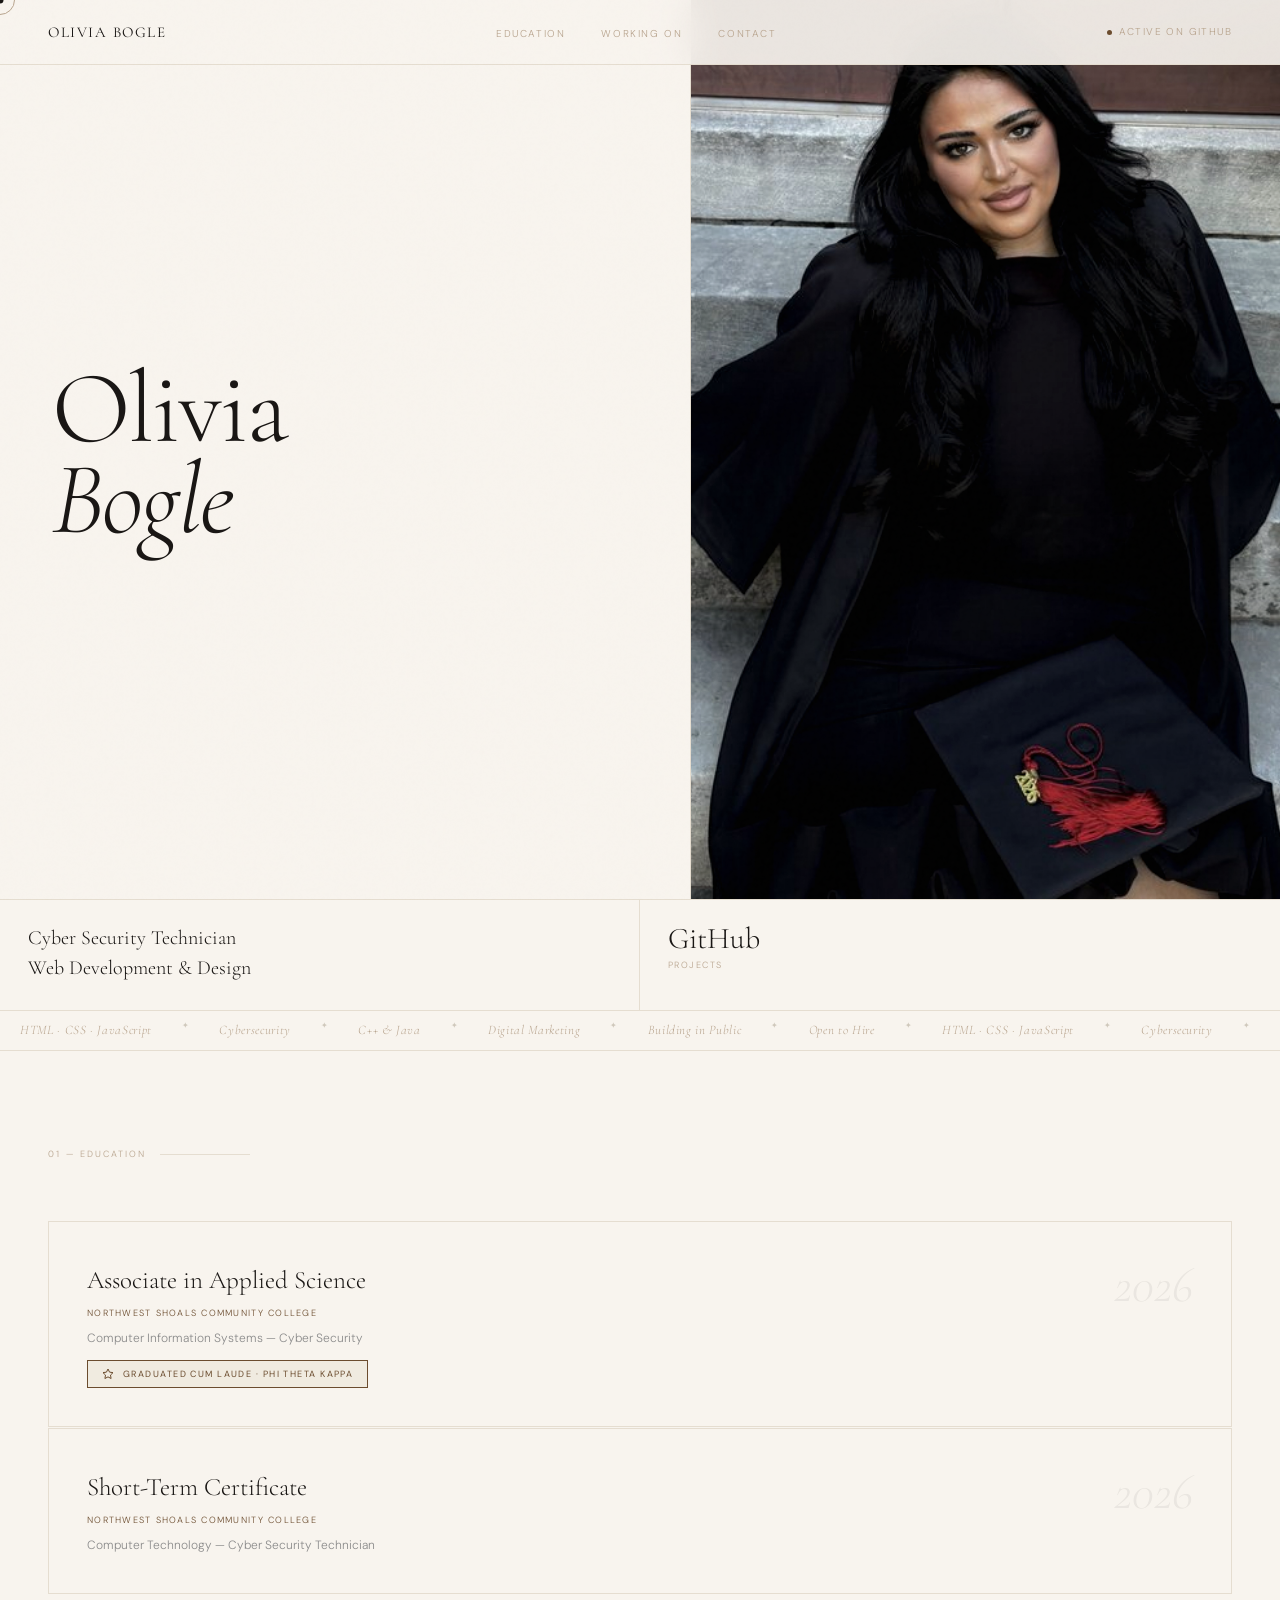
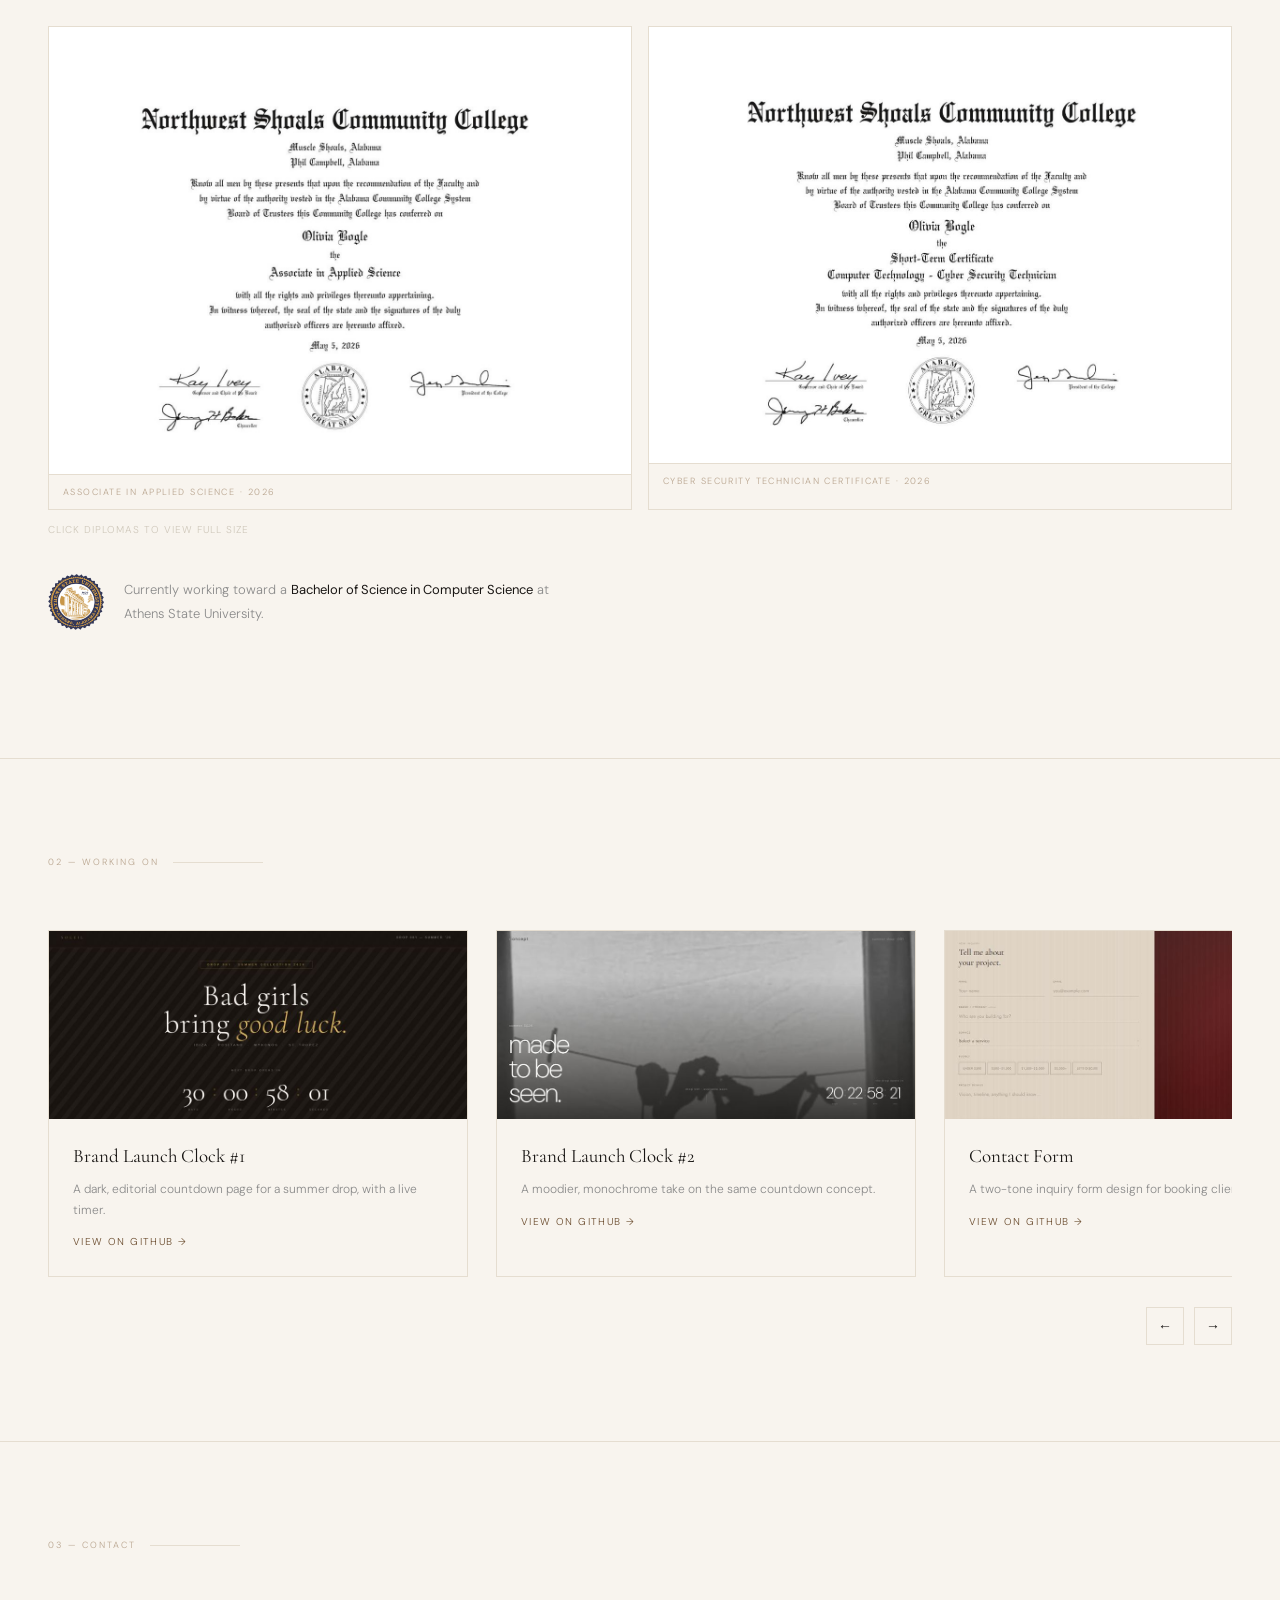
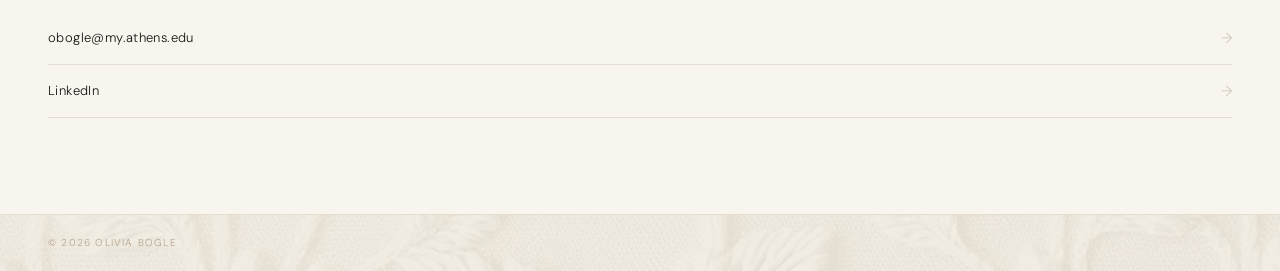
==== commit fd292331: "Update print statement from 'Hello' to 'Goodbye'" ====
--- a/index.html
+++ b/index.html
@@ -1,4 +1,3 @@
-<!DOCTYPE html>
 <html lang="en">
 <head>
 <meta charset="UTF-8"/>
@@ -140,6 +139,25 @@
 .sec-label{font-size:9px;letter-spacing:.22em;text-transform:uppercase;color:var(--clay);margin-bottom:60px;display:flex;align-items:center;gap:14px;}
 .sec-label::after{content:"";flex:1;height:.5px;background:var(--warm);max-width:90px;}
 
+/* WORKING ON CAROUSEL */
+.work-carousel-wrap{position:relative;}
+.work-carousel{display:flex;gap:28px;overflow-x:auto;scroll-snap-type:x mandatory;scroll-behavior:smooth;padding-bottom:8px;-ms-overflow-style:none;scrollbar-width:none;}
+.work-carousel::-webkit-scrollbar{display:none;}
+.work-card{flex:0 0 auto;width:min(420px,80vw);scroll-snap-align:start;text-decoration:none;color:inherit;display:block;border:.5px solid var(--warm);transition:border-color .2s,transform .2s;}
+.work-card:hover{border-color:var(--brown);transform:translateY(-2px);}
+.work-card-img{width:100%;aspect-ratio:16/7.2;overflow:hidden;background:var(--bone);}
+.work-card-img img{width:100%;height:100%;object-fit:cover;display:block;transition:transform .4s ease;}
+.work-card:hover .work-card-img img{transform:scale(1.04);}
+.work-card-body{padding:22px 24px 26px;}
+.work-card-title{font-family:var(--serif);font-size:19px;font-weight:400;margin-bottom:8px;}
+.work-card-desc{font-size:12px;color:#8a8a8a;line-height:1.7;font-weight:300;margin-bottom:14px;}
+.work-card-link{font-size:10px;letter-spacing:.14em;text-transform:uppercase;color:var(--brown);}
+.work-carousel-nav{display:flex;gap:10px;justify-content:flex-end;margin-top:22px;}
+.work-arrow{width:38px;height:38px;border:.5px solid var(--warm);background:transparent;color:var(--charcoal);font-size:14px;cursor:none;transition:background .2s,border-color .2s;}
+.work-arrow:hover{background:var(--charcoal);color:var(--cream);border-color:var(--charcoal);}
+@media(max-width:680px){.work-card{width:85vw;}}
+
+
 /* ABOUT */
 
 .skill-list{display:flex;flex-direction:column;}
@@ -202,7 +220,7 @@
 .avail-row{display:flex;align-items:center;gap:8px;font-size:10px;letter-spacing:.14em;text-transform:uppercase;color:#aaa;}
 
 /* FOOTER */
-footer{border-top:.5px solid var(--warm);padding:20px 48px;display:flex;justify-content:space-between;align-items:center;background:var(--bone);}
+footer{border-top:.5px solid var(--warm);padding:20px 48px;display:flex;justify-content:space-between;align-items:center;background-color:var(--bone);background-image:linear-gradient(rgba(240,235,224,.88),rgba(240,235,224,.88)),url("[data-uri]");background-size:cover;background-position:center 30%;position:relative;}
 .fc{font-size:10px;letter-spacing:.12em;text-transform:uppercase;color:var(--clay);font-weight:300;}
 
 /* REVEAL */
@@ -233,9 +251,10 @@
 <div id="cur-ring"></div>
 
 <nav>
-  <a class="nav-logo" href="#">Digital Garden</a>
+  <a class="nav-logo" href="#">Olivia Bogle</a>
   <ul class="nav-links">
     <li><a href="#education">Education</a></li>
+    <li><a href="#working">Working On</a></li>
     <li><a href="#contact">Contact</a></li>
   </ul>
   <div class="nav-dot-wrap"><div class="dot"></div>Active on GitHub</div>
@@ -248,10 +267,6 @@
   <div class="hero-text reveal">
     <div class="hero-name-block">
       <h1 class="hero-name">Olivia<br><em>Bogle</em></h1>
-      <div class="hero-rule"></div>
-    </div>
-    <div class="hero-bottom">
-      <div class="hero-scroll">Scroll</div>
     </div>
   </div>
 
@@ -261,11 +276,7 @@
       src="[data-uri]"
       alt="Olivia Bogle"
     />
-    <div class="hero-photo-tag">
-      <span>Full Stack Dev</span>
-    </div>
-  </div>
-
+  </div>
 </section>
 
 <!-- STAT BAR -->
@@ -277,14 +288,14 @@
 <!-- TICKER -->
 <div class="ticker">
   <div class="ticker-inner">
-    <span class="ti">Full Stack Development</span><span class="ti sep">✦</span>
+    
     <span class="ti">HTML · CSS · JavaScript</span><span class="ti sep">✦</span>
     <span class="ti">Cybersecurity</span><span class="ti sep">✦</span>
     <span class="ti">C++ &amp; Java</span><span class="ti sep">✦</span>
     <span class="ti">Digital Marketing</span><span class="ti sep">✦</span>
     <span class="ti">Building in Public</span><span class="ti sep">✦</span>
     <span class="ti">Open to Hire</span><span class="ti sep">✦</span>
-    <span class="ti">Full Stack Development</span><span class="ti sep">✦</span>
+    
     <span class="ti">HTML · CSS · JavaScript</span><span class="ti sep">✦</span>
     <span class="ti">Cybersecurity</span><span class="ti sep">✦</span>
     <span class="ti">C++ &amp; Java</span><span class="ti sep">✦</span>
@@ -340,9 +351,46 @@
   </div>
 </section>
 
+<!-- WORKING ON -->
+<section id="working">
+  <div class="sec-label">02 — Working On</div>
+  <div class="work-carousel-wrap">
+    <div class="work-carousel" id="workCarousel">
+      <a class="work-card" href="https://github.com/oliviabogle/brand-launch-count-down-" target="_blank">
+        <div class="work-card-img"><img src="[data-uri]" alt="Soleil brand launch countdown" /></div>
+        <div class="work-card-body">
+          <div class="work-card-title">Brand Launch Clock #1</div>
+          <div class="work-card-desc">A dark, editorial countdown page for a summer drop, with a live timer.</div>
+          <div class="work-card-link">View on GitHub →</div>
+        </div>
+      </a>
+      <a class="work-card" href="https://github.com/oliviabogle/brand-launch-count-down-" target="_blank">
+        <div class="work-card-img"><img src="[data-uri]" alt="Made to be seen brand launch countdown" /></div>
+        <div class="work-card-body">
+          <div class="work-card-title">Brand Launch Clock #2</div>
+          <div class="work-card-desc">A moodier, monochrome take on the same countdown concept.</div>
+          <div class="work-card-link">View on GitHub →</div>
+        </div>
+      </a>
+      <a class="work-card" href="https://github.com/oliviabogle" target="_blank">
+        <div class="work-card-img"><img src="[data-uri]" alt="Contact form design" /></div>
+        <div class="work-card-body">
+          <div class="work-card-title">Contact Form</div>
+      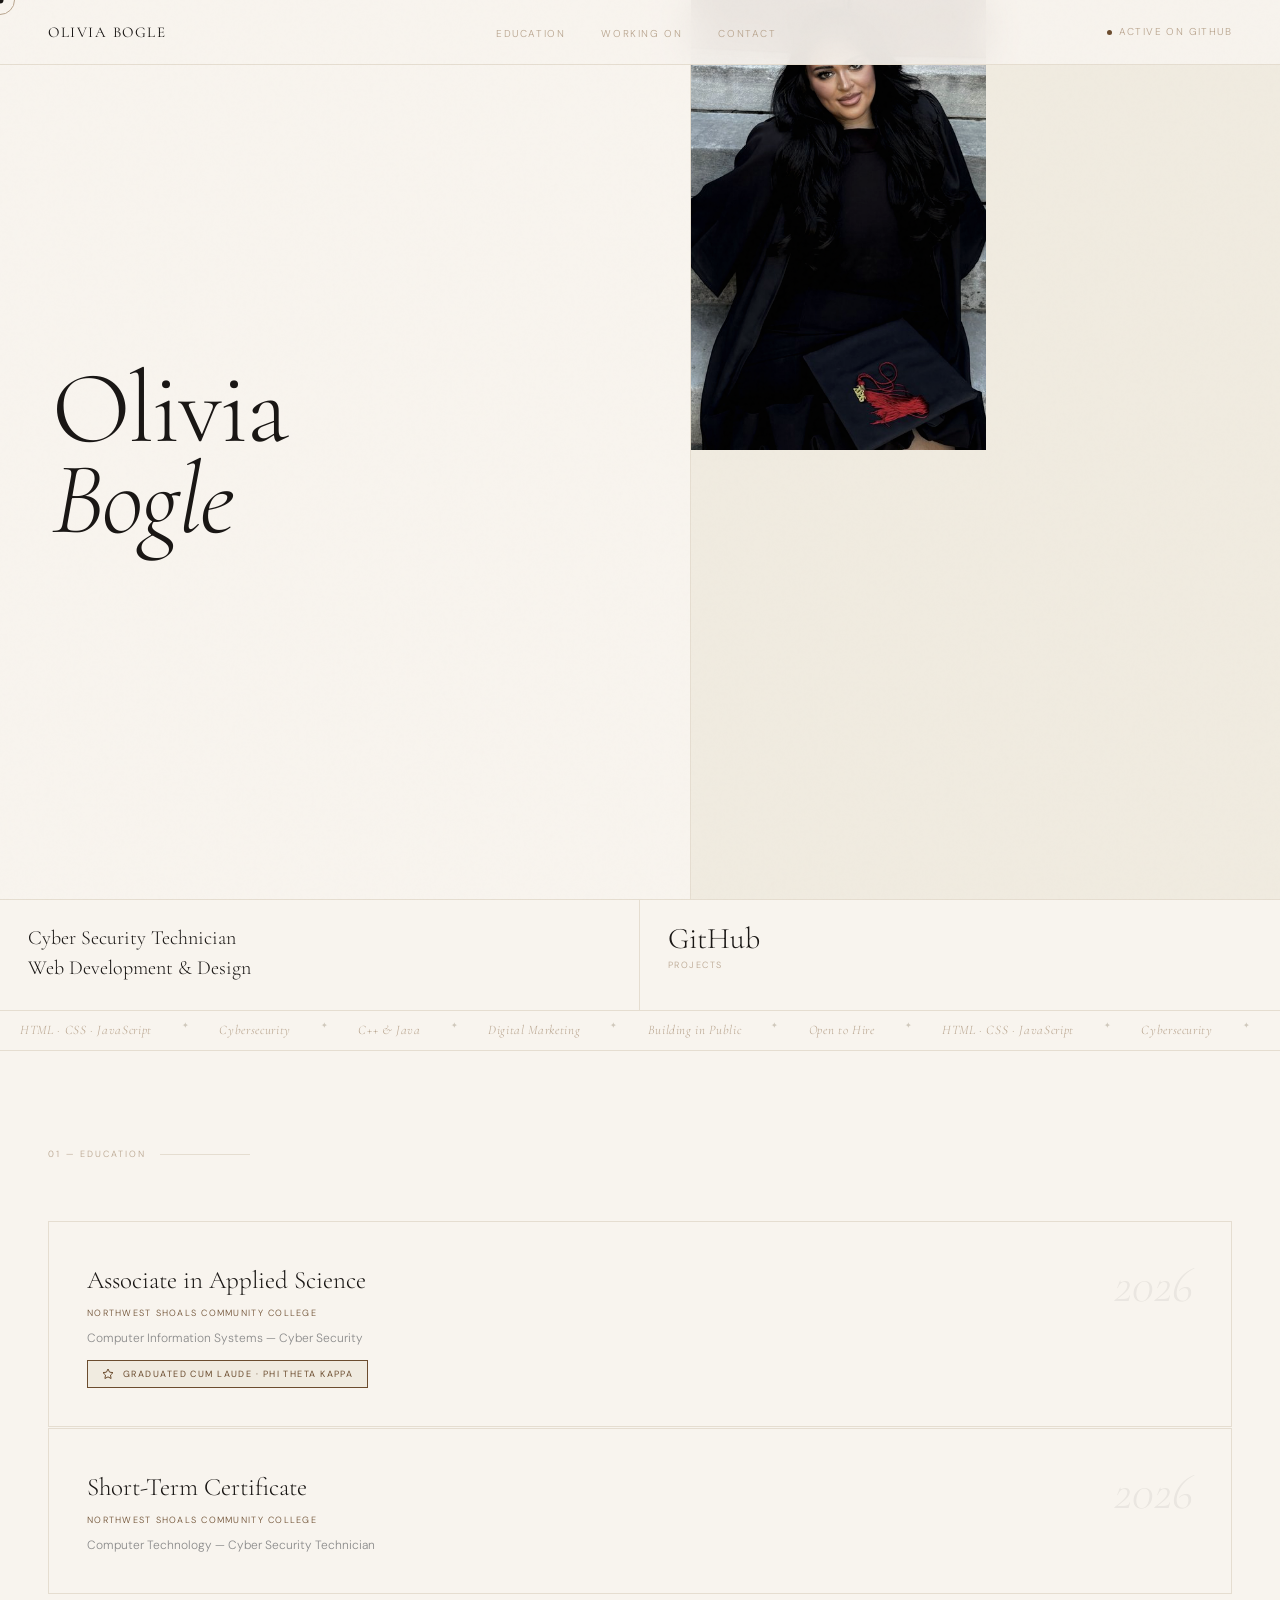
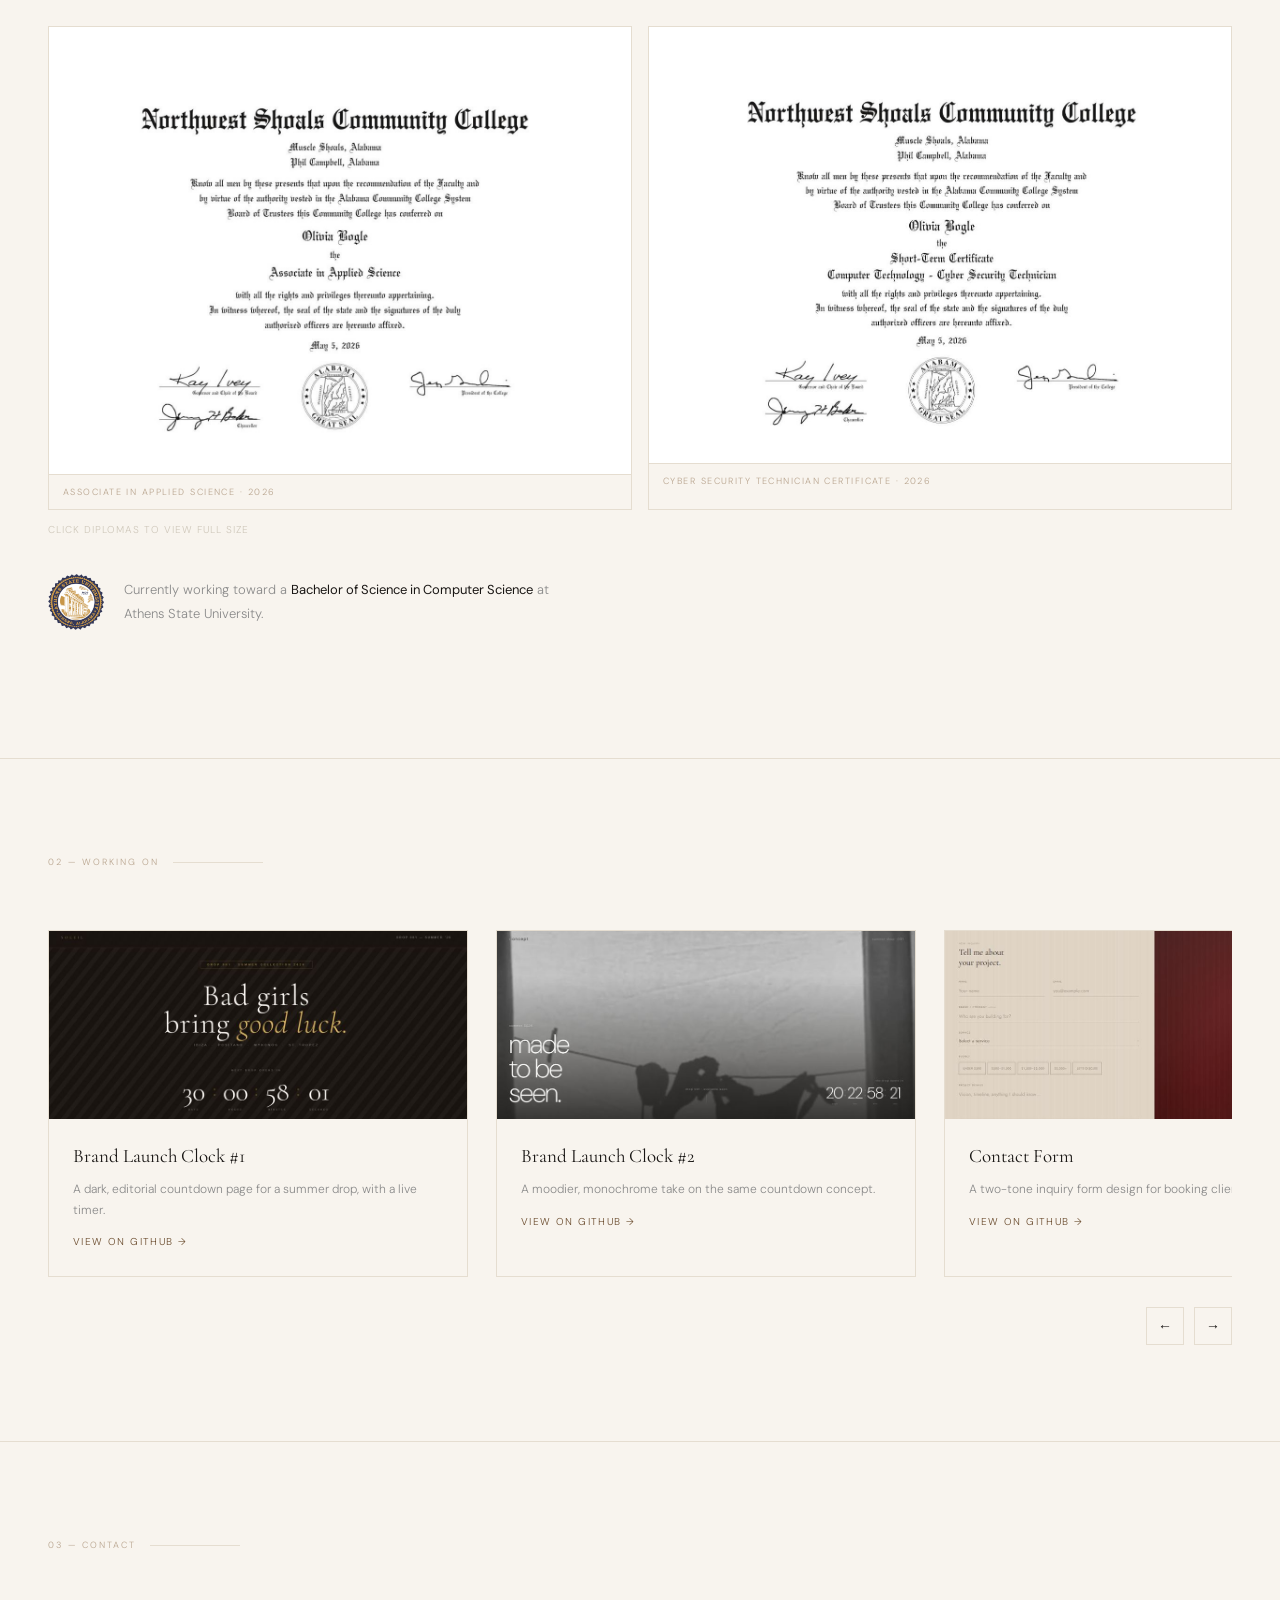
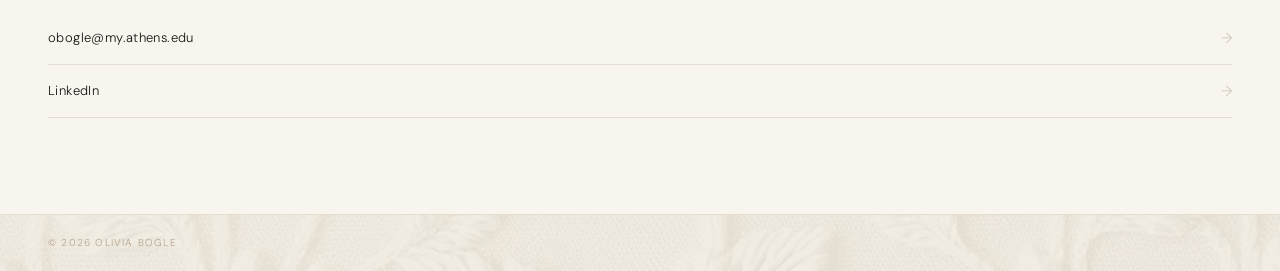
==== commit 5c470c18: "Resize hero photo to 50% width and height" ====
--- a/index.html
+++ b/index.html
@@ -97,7 +97,7 @@
 .hero-photo img{
   position:absolute;
   top:0;left:0;
-  width:100%;height:100%;
+  width:50%;height:50%;
   object-fit:cover;
   object-position:center top;   /* anchor to TOP so face is always visible */
   display:block;
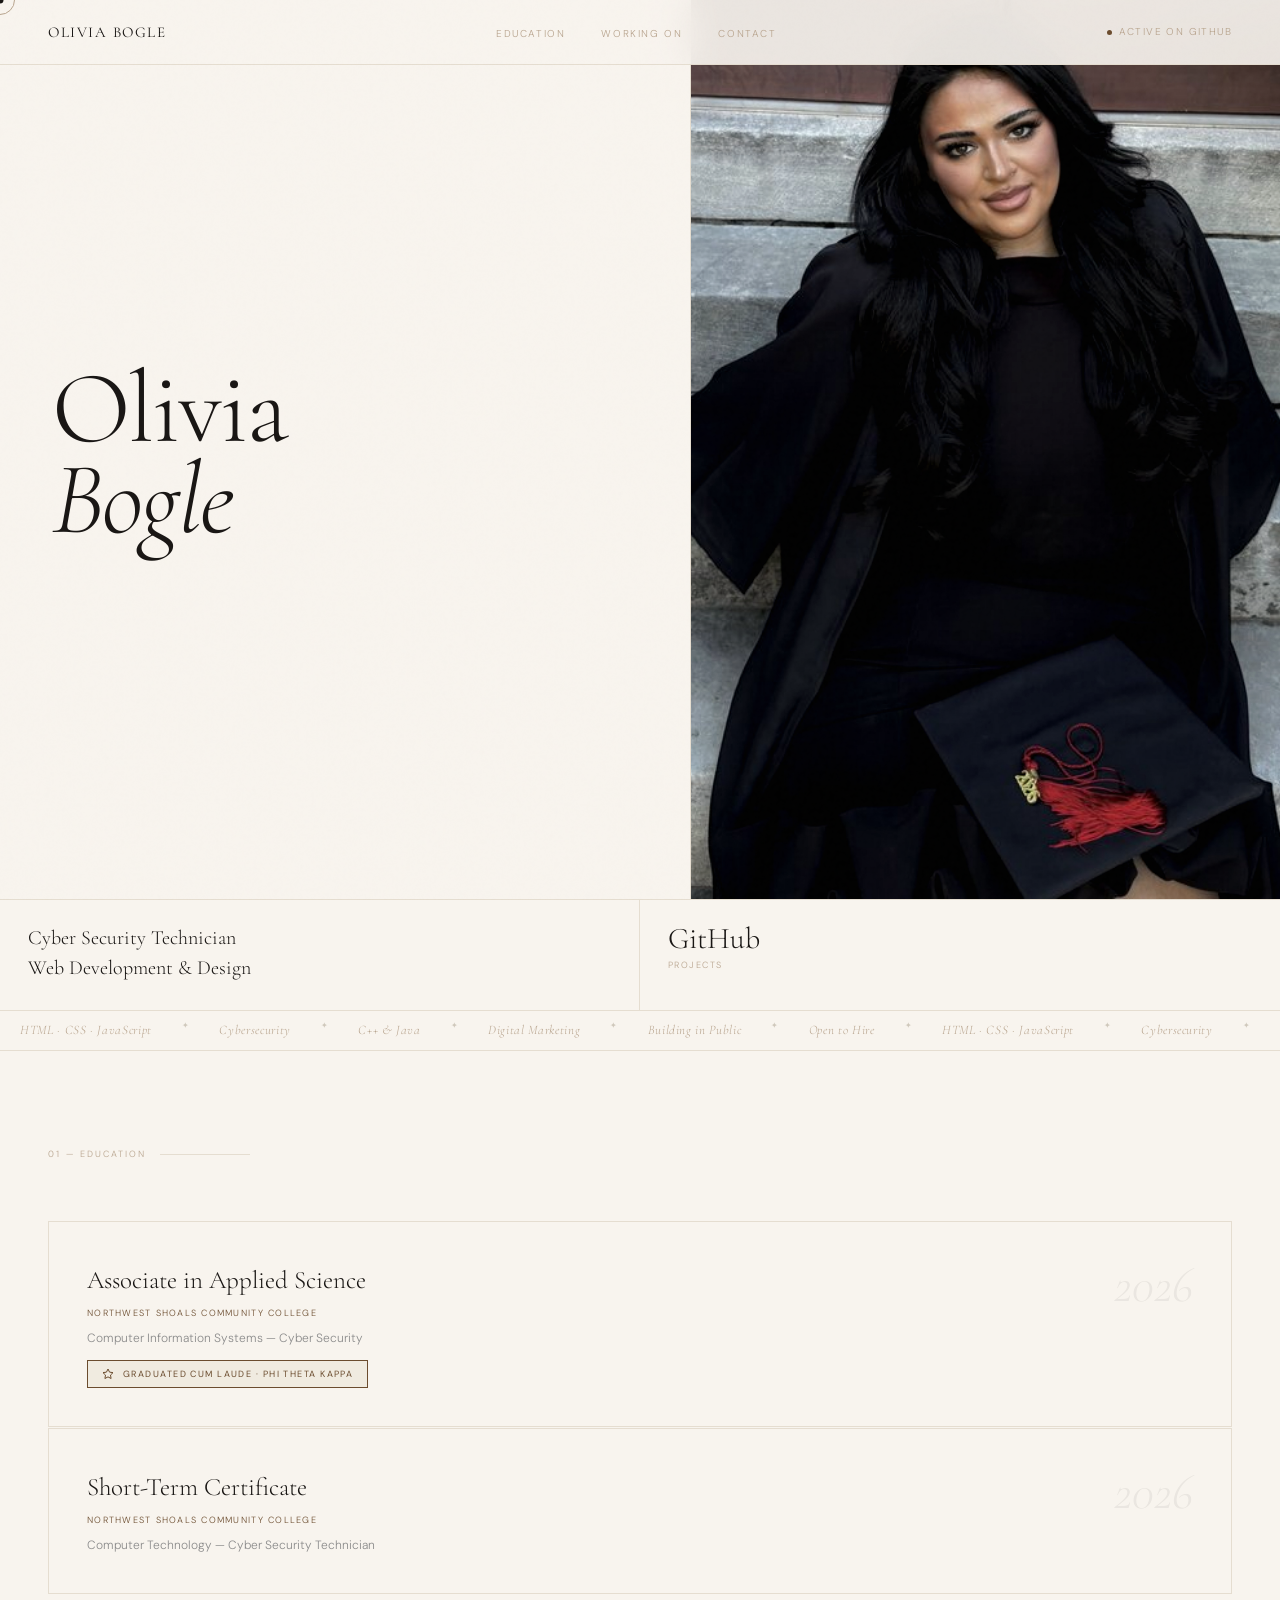
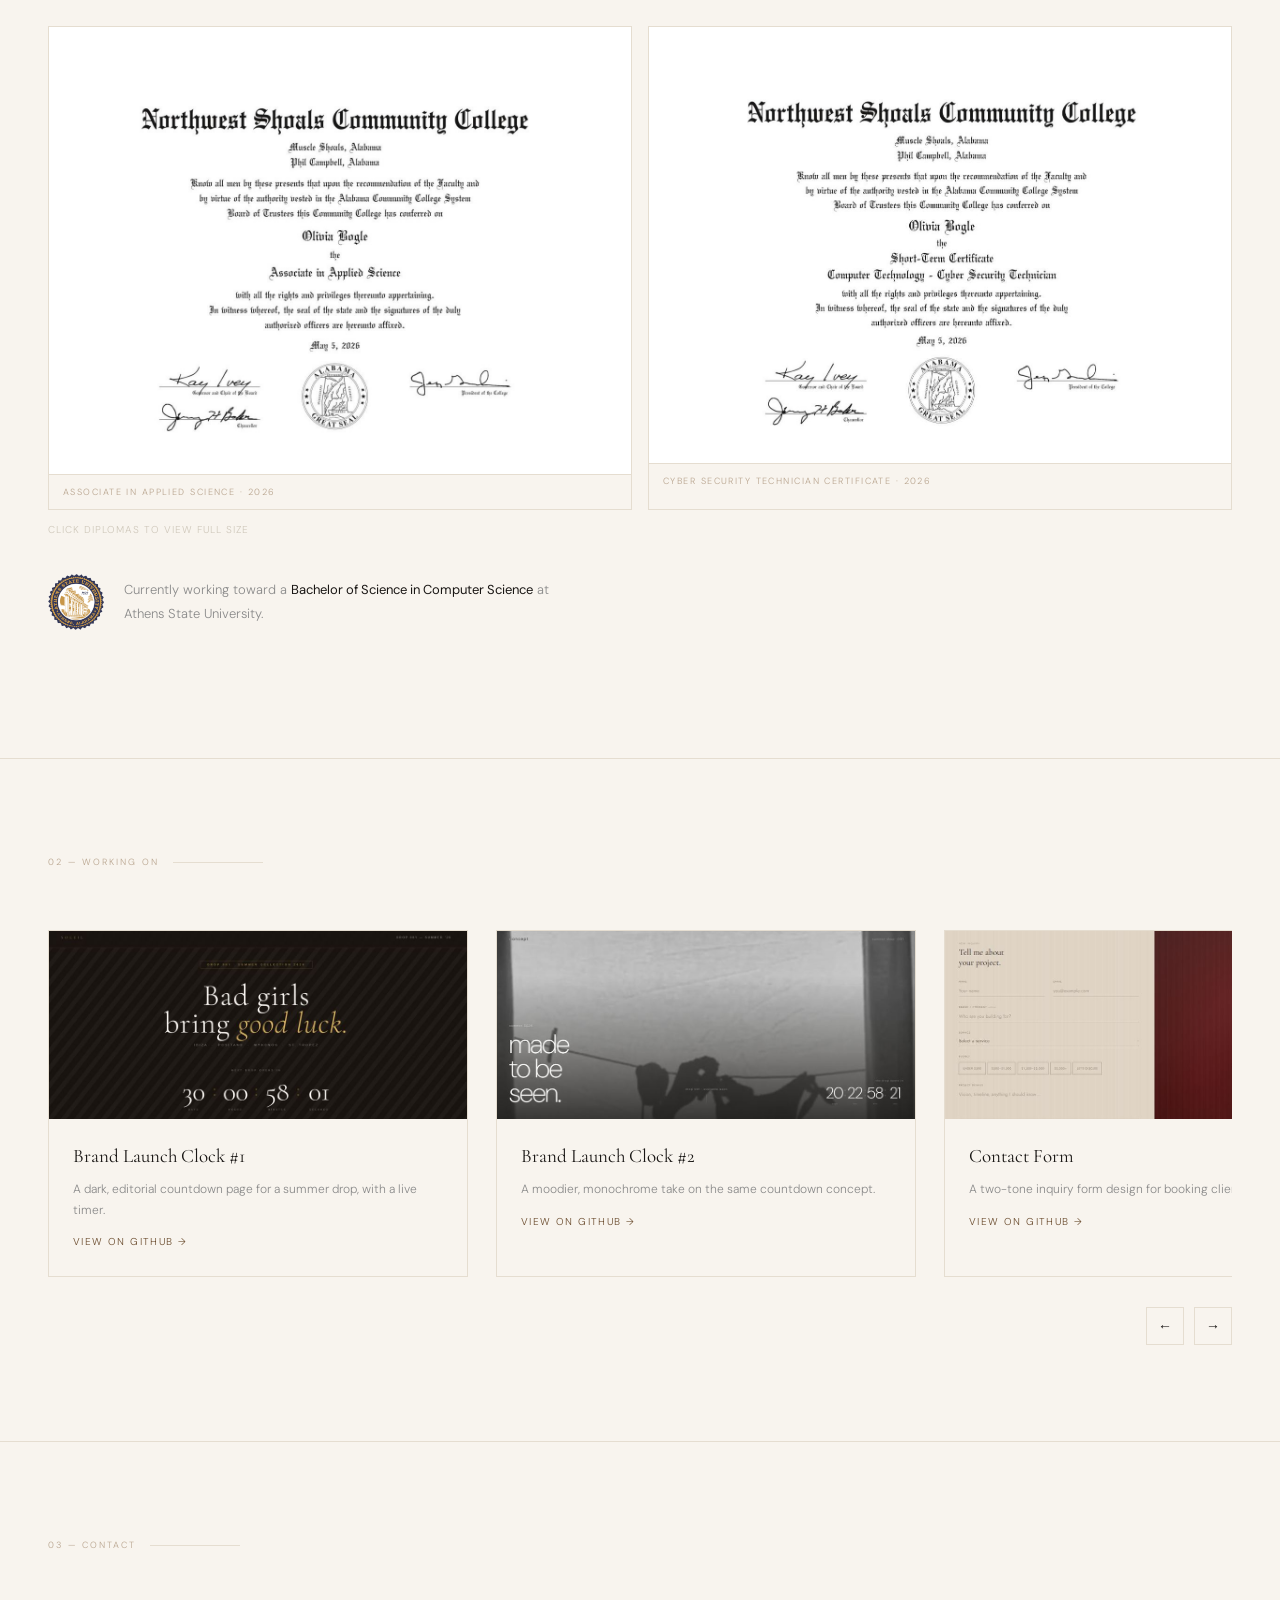
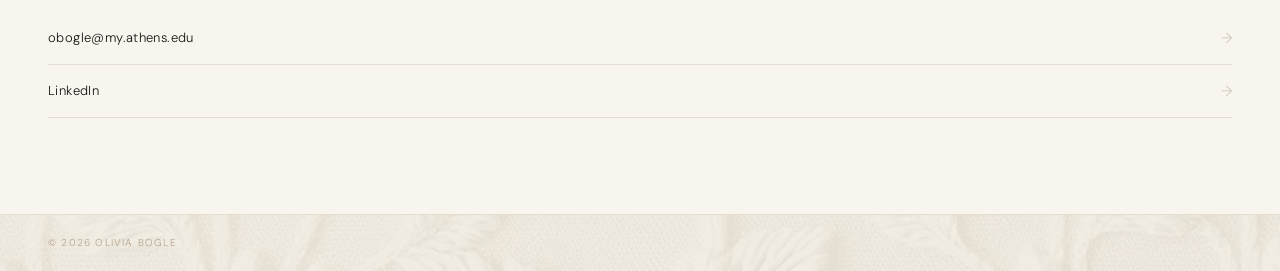
==== commit 8eefff75: "Update index.html" ====
--- a/index.html
+++ b/index.html
@@ -97,7 +97,7 @@
 .hero-photo img{
   position:absolute;
   top:0;left:0;
-  width:50%;height:50%;
+  width:100%;height:100%;
   object-fit:cover;
   object-position:center top;   /* anchor to TOP so face is always visible */
   display:block;
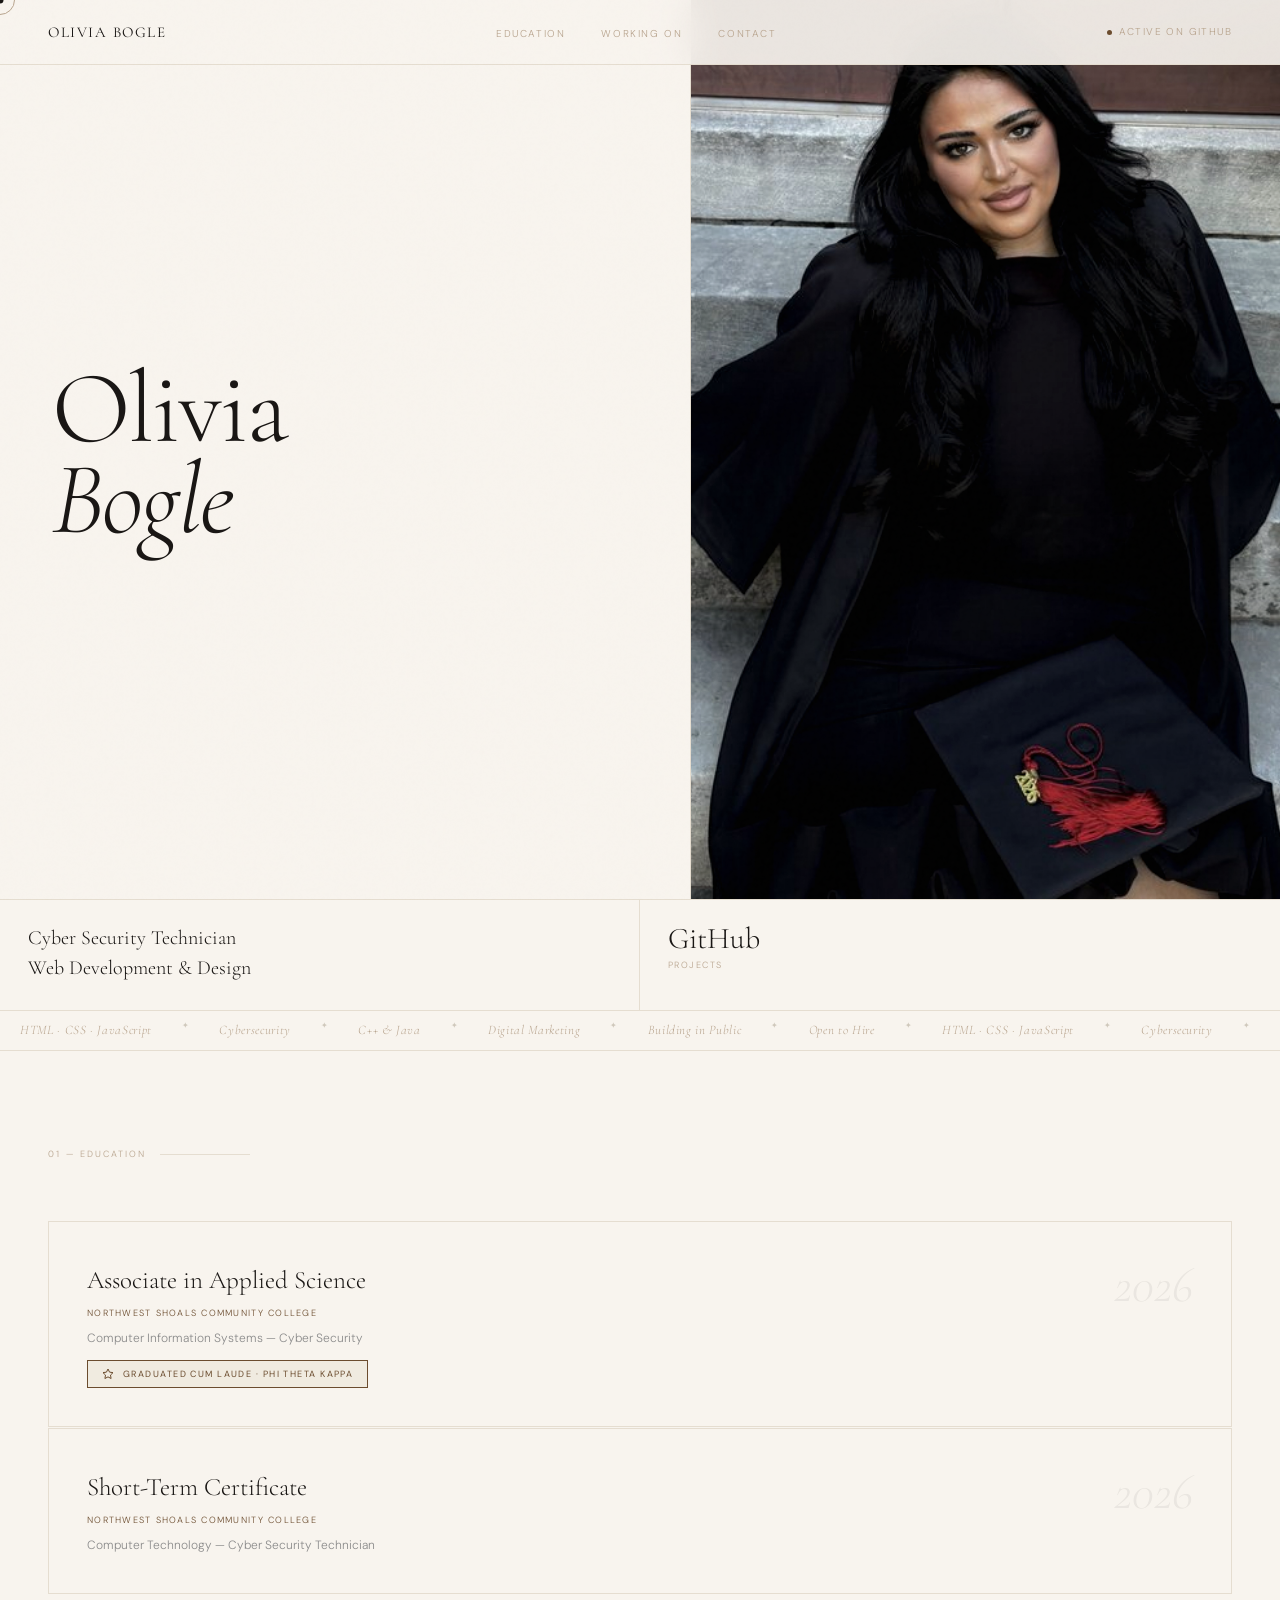
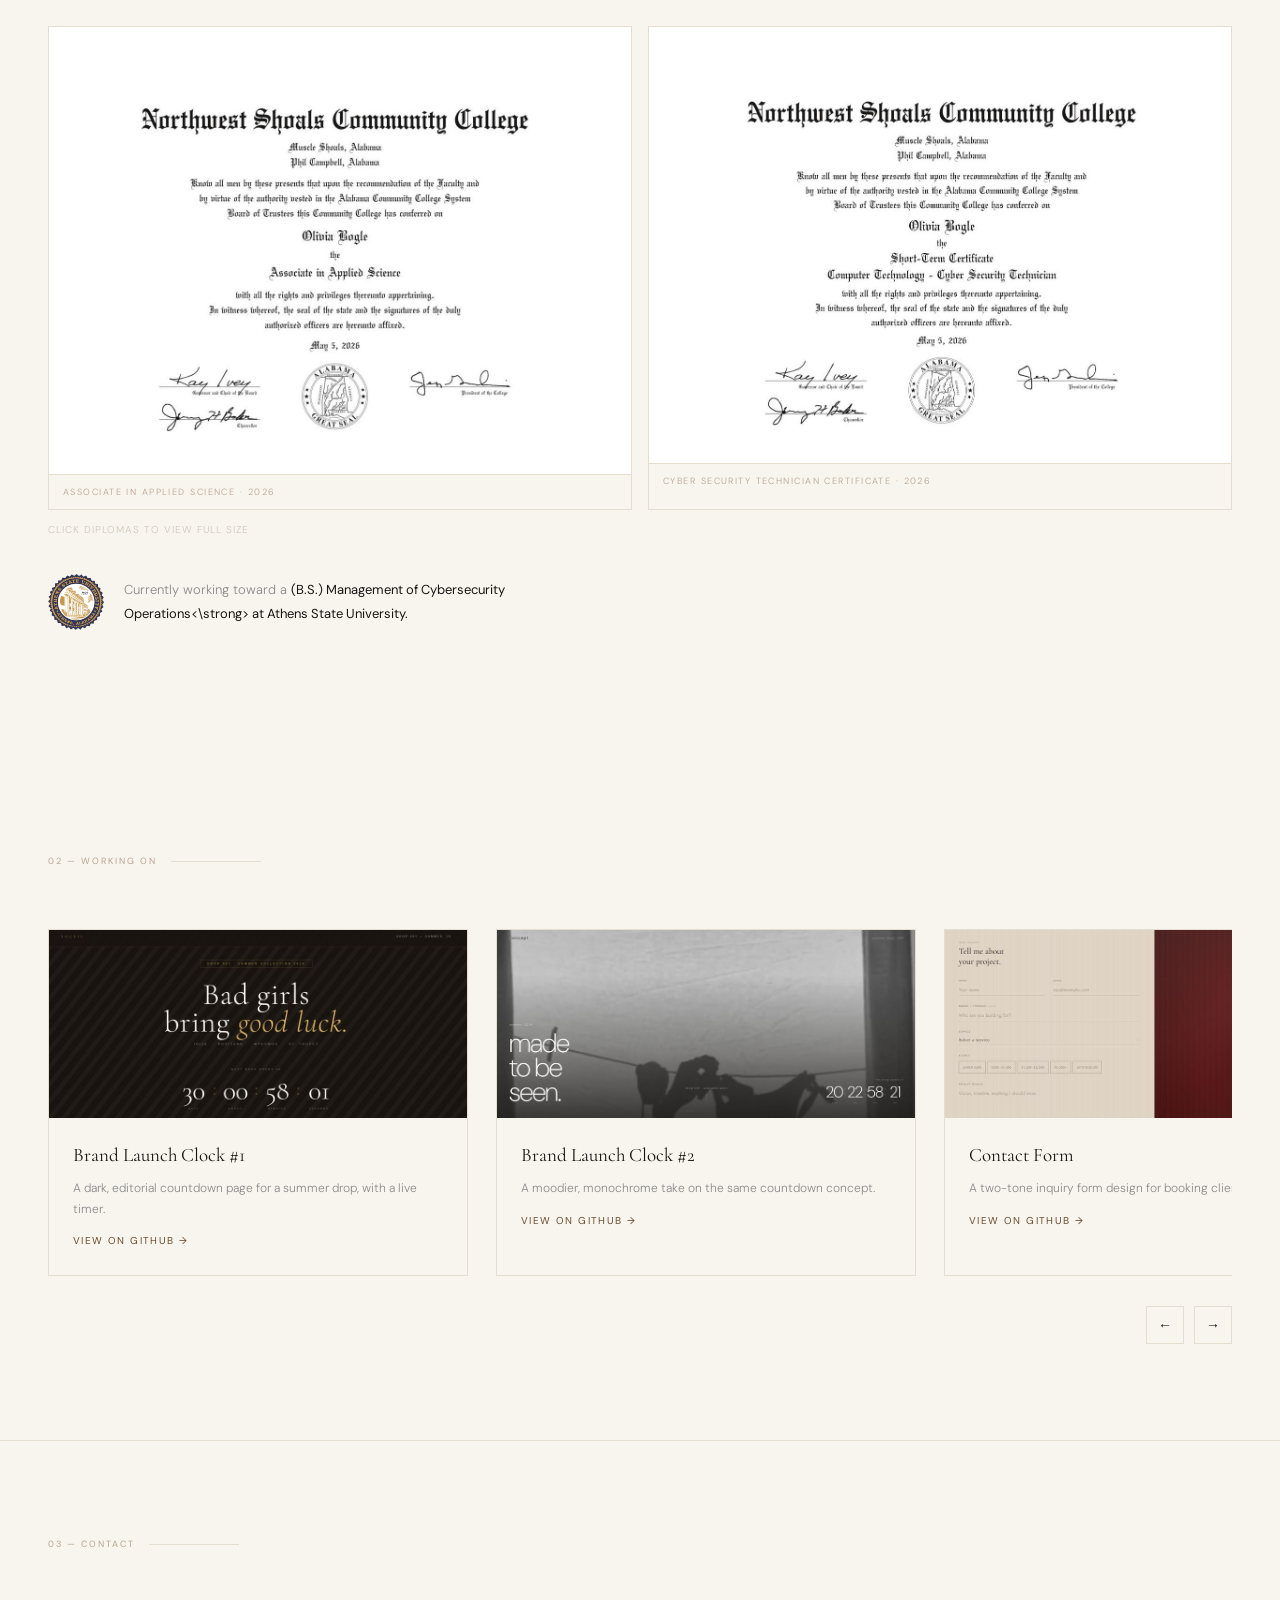
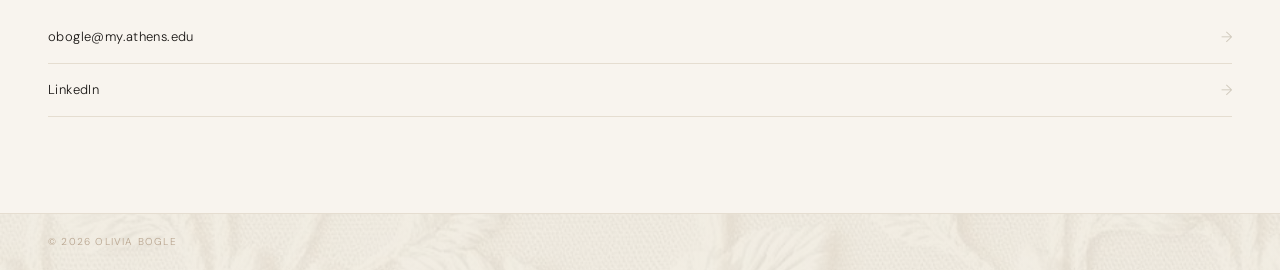
==== commit 9437f2e1: "Update education section in index.html" ====
--- a/index.html
+++ b/index.html
@@ -346,7 +346,7 @@
   <div class="reveal" style="display:flex;align-items:center;gap:20px;margin-top:36px;margin-bottom:32px;max-width:520px;">
     <img src="[data-uri]" alt="Athens State University seal" style="width:56px;height:56px;flex-shrink:0;" />
     <p style="font-size:13px;color:#8a8a8a;line-height:1.9;font-weight:300;margin:0;">
-      Currently working toward a <strong style="color:var(--charcoal);font-weight:400;">Bachelor of Science in Computer Science</strong> at Athens State University.
+      Currently working toward a <strong style="color:var(--charcoal);font-weight:400;">(B.S.) Management of Cybersecurity Operations<\strong> at Athens State University.
     </p>
   </div>
 </section>
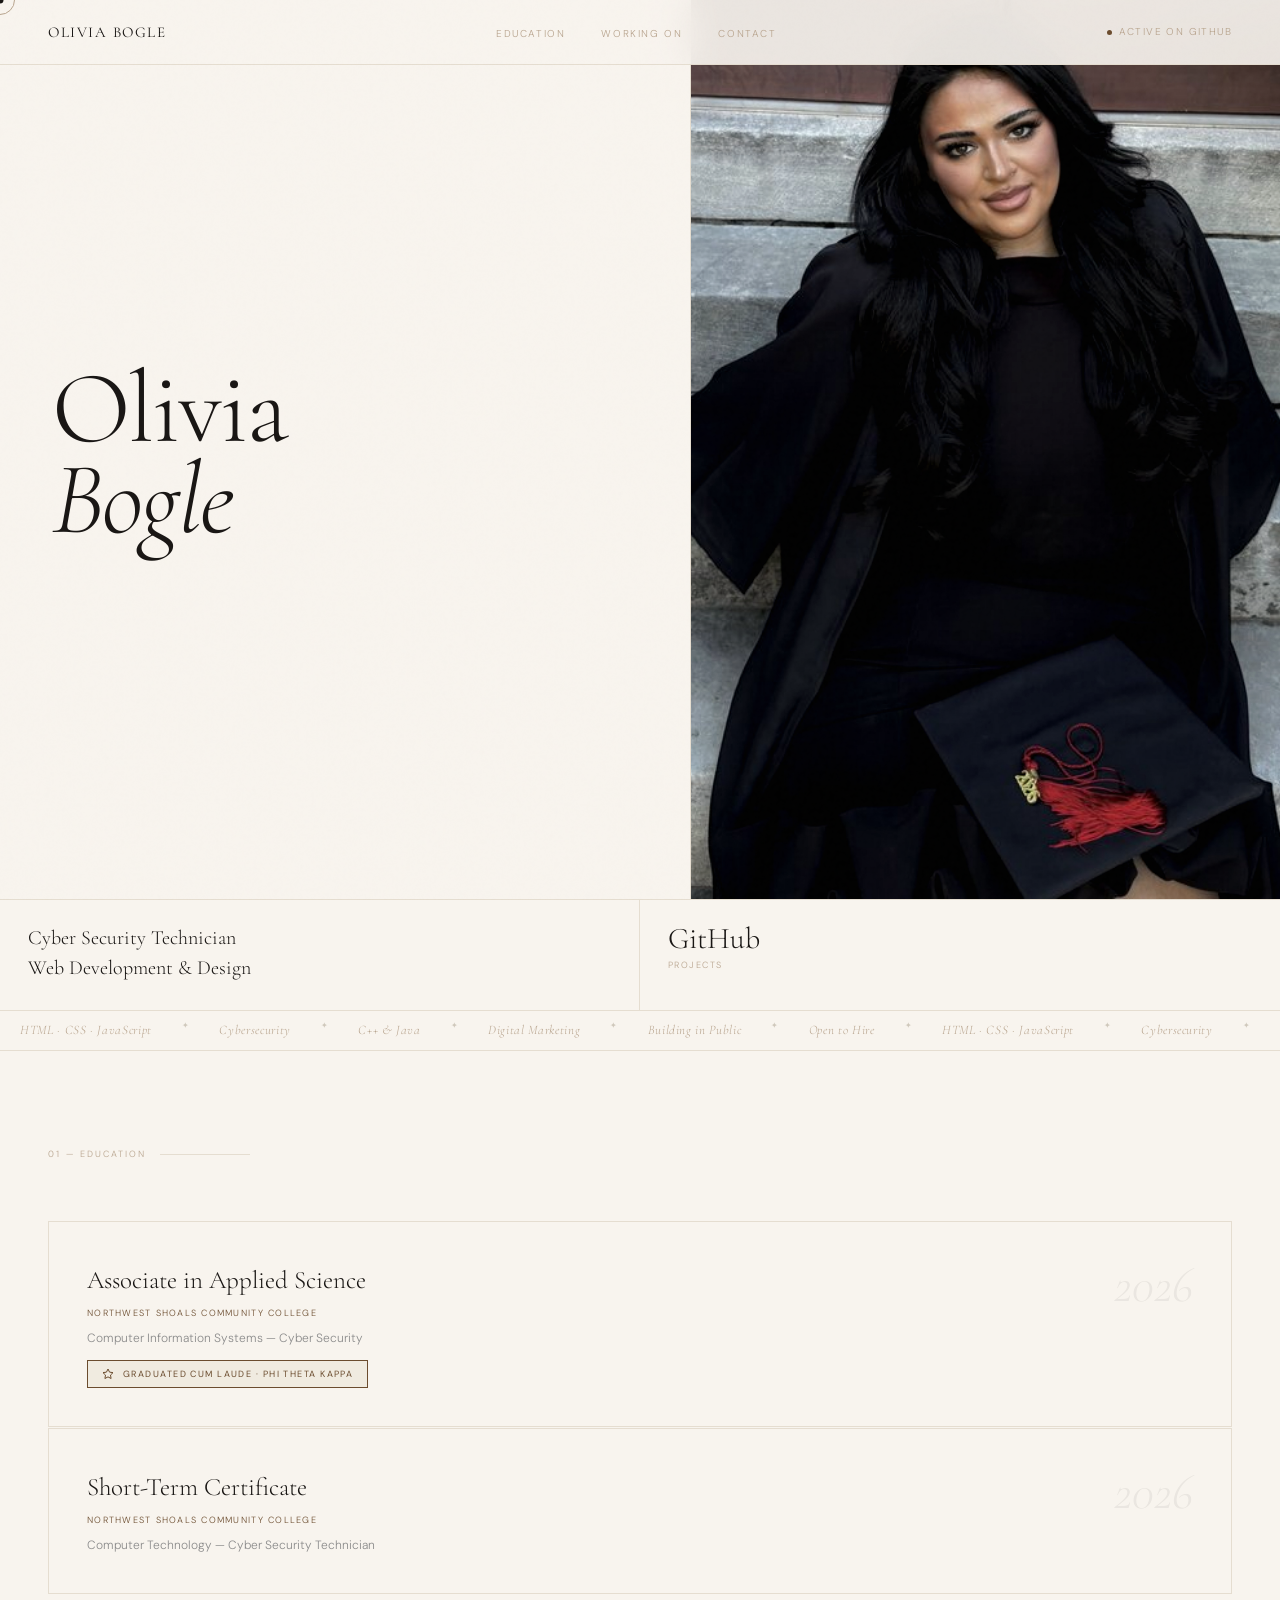
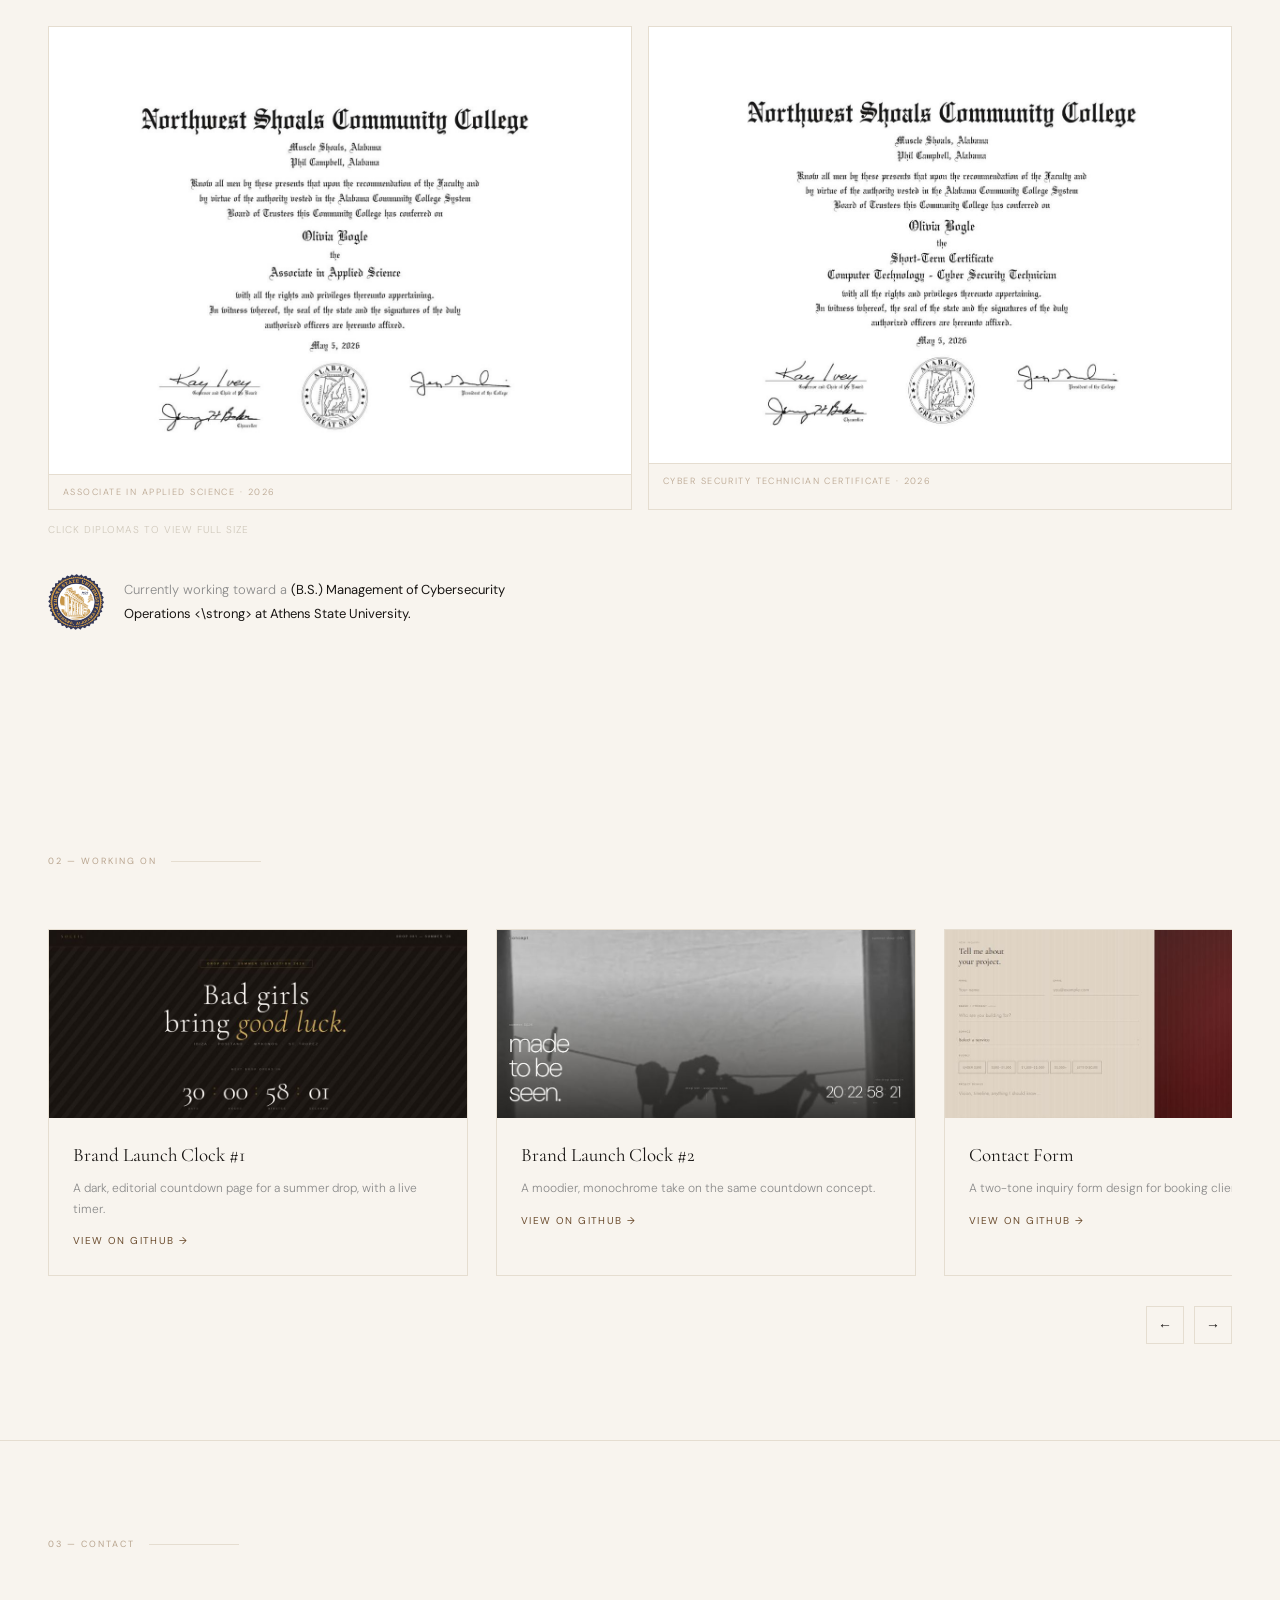
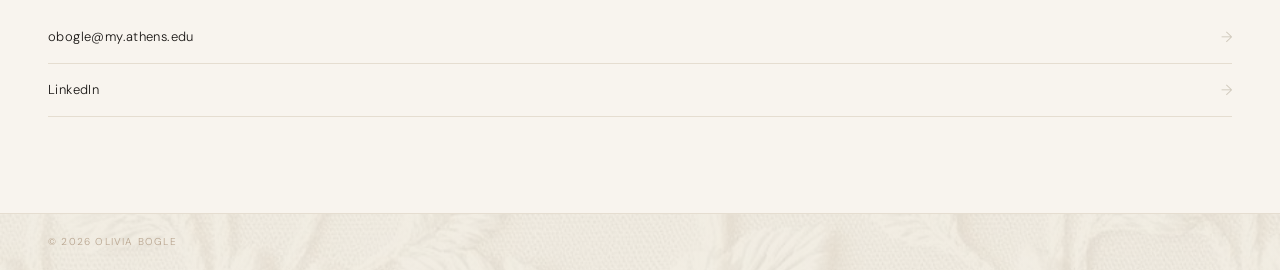
==== commit baf59b50: "Update index.html" ====
--- a/index.html
+++ b/index.html
@@ -346,7 +346,7 @@
   <div class="reveal" style="display:flex;align-items:center;gap:20px;margin-top:36px;margin-bottom:32px;max-width:520px;">
     <img src="[data-uri]" alt="Athens State University seal" style="width:56px;height:56px;flex-shrink:0;" />
     <p style="font-size:13px;color:#8a8a8a;line-height:1.9;font-weight:300;margin:0;">
-      Currently working toward a <strong style="color:var(--charcoal);font-weight:400;">(B.S.) Management of Cybersecurity Operations<\strong> at Athens State University.
+      Currently working toward a <strong style="color:var(--charcoal);font-weight:400;"> (B.S.) Management of Cybersecurity Operations <\strong> at Athens State University.
     </p>
   </div>
 </section>
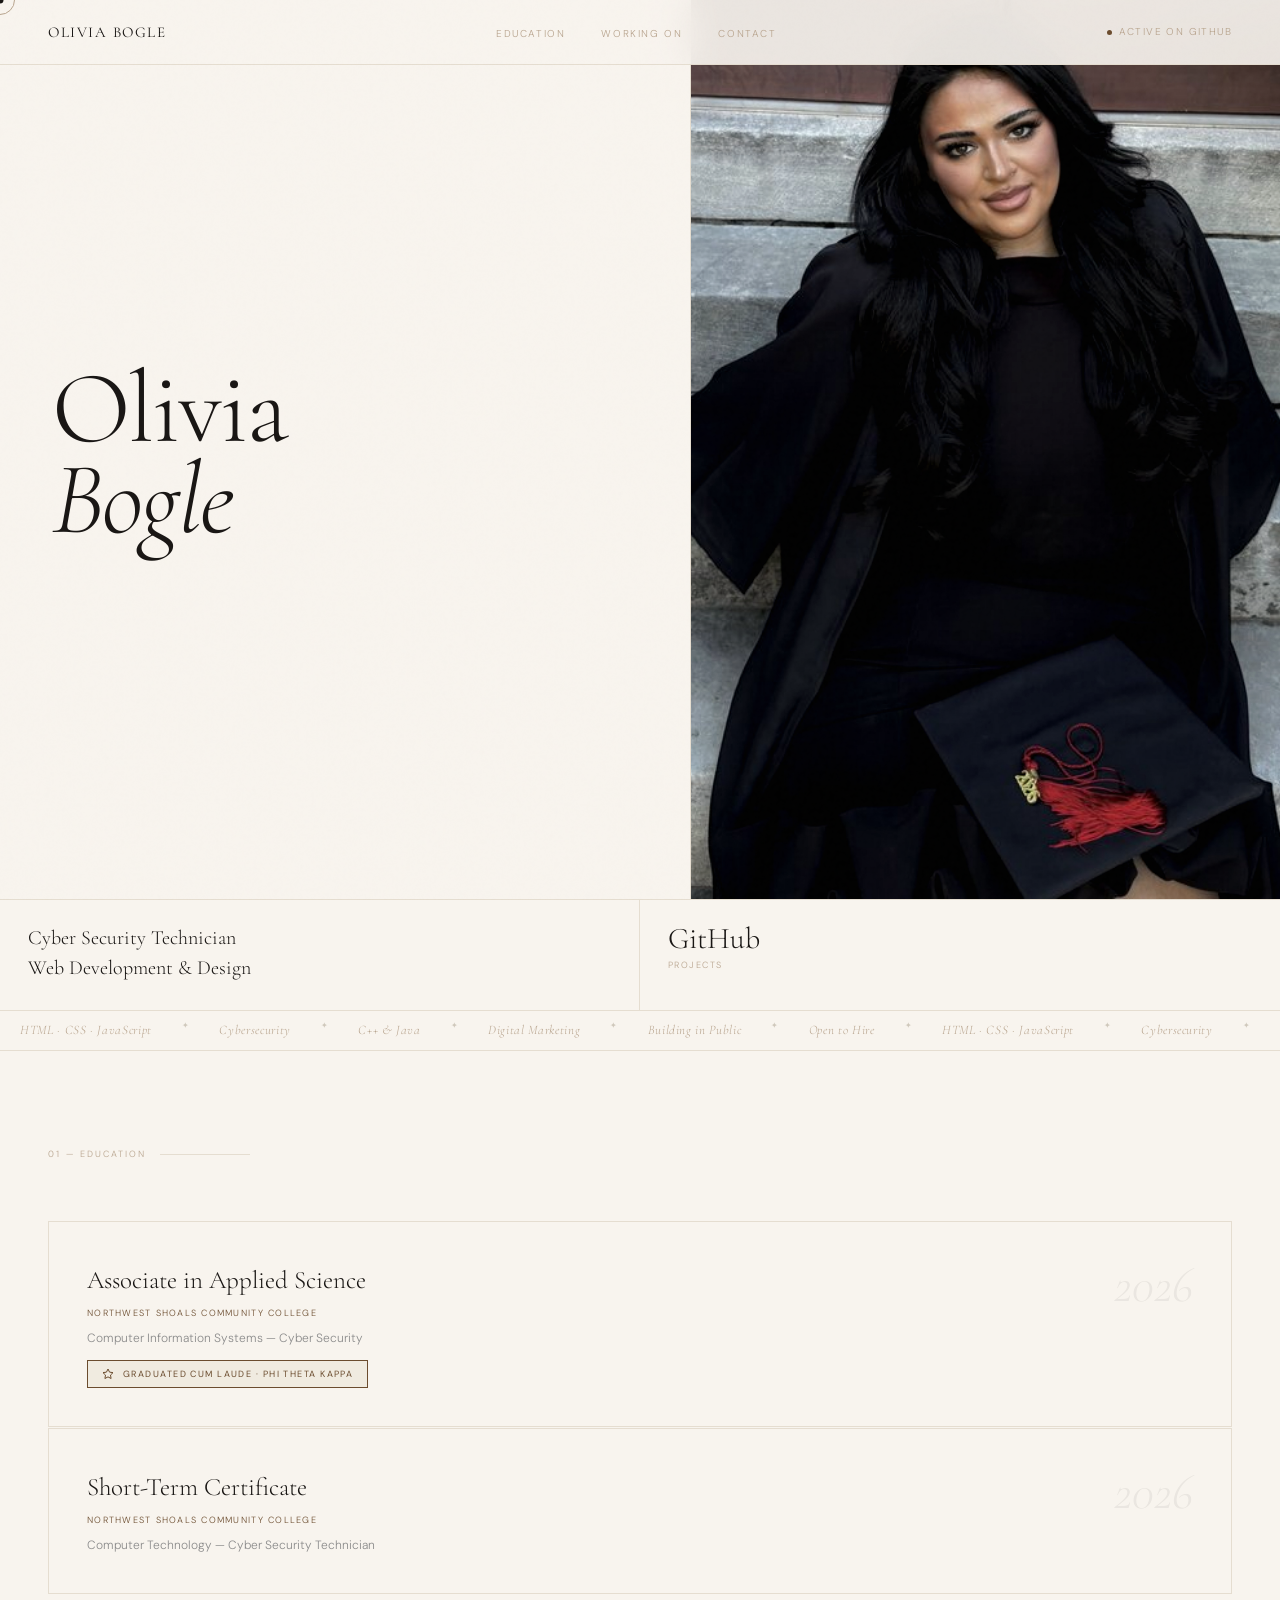
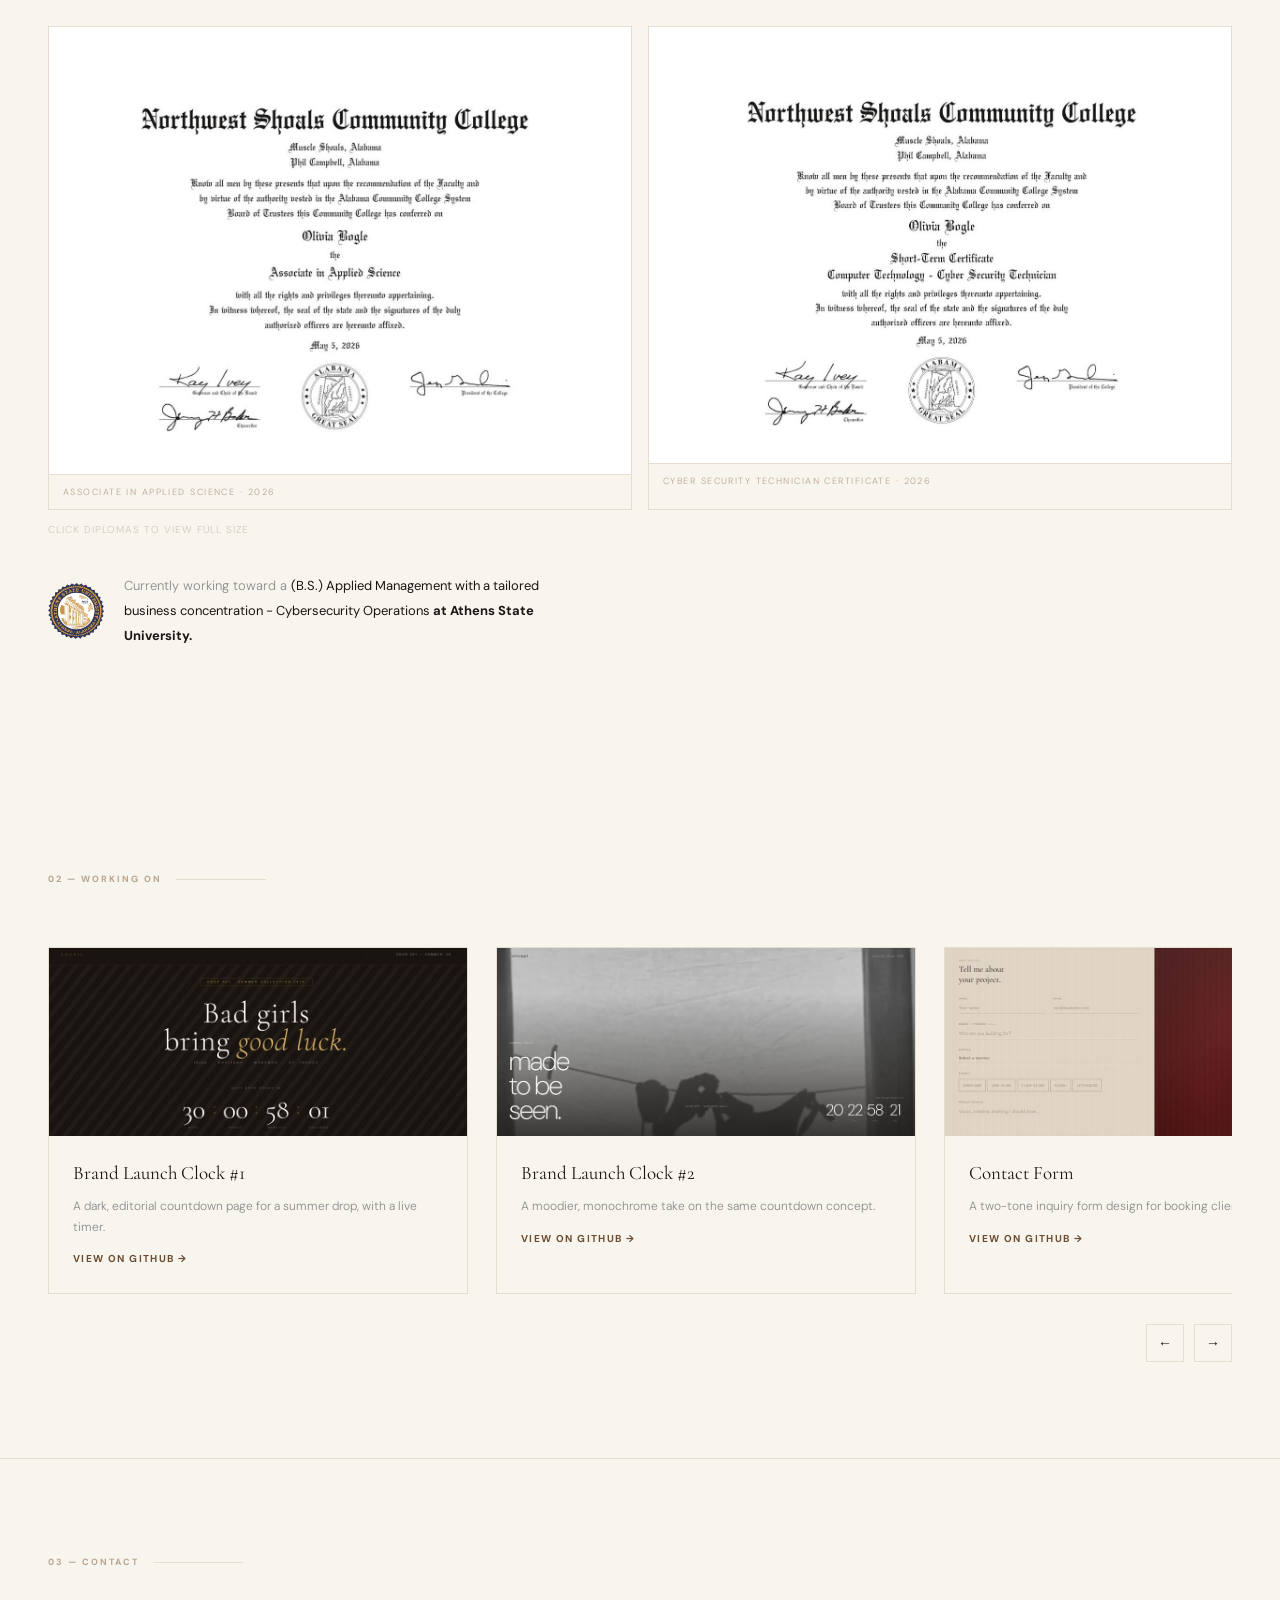
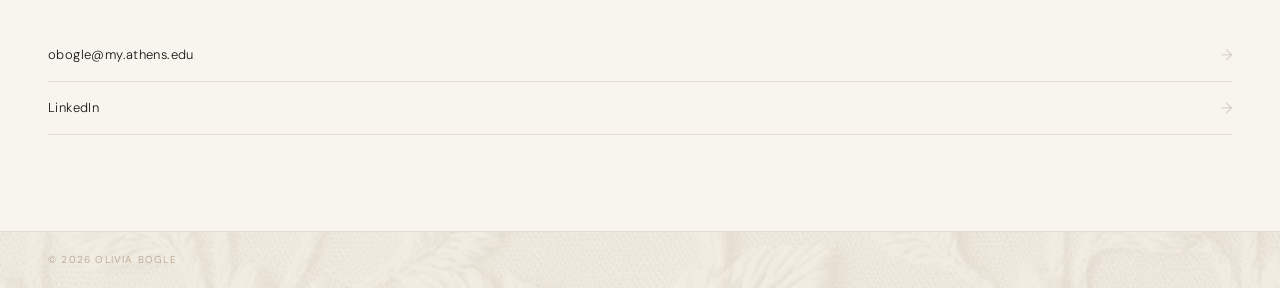
==== commit 39da5fe4: "Update index.html" ====
--- a/index.html
+++ b/index.html
@@ -346,7 +346,7 @@
   <div class="reveal" style="display:flex;align-items:center;gap:20px;margin-top:36px;margin-bottom:32px;max-width:520px;">
     <img src="[data-uri]" alt="Athens State University seal" style="width:56px;height:56px;flex-shrink:0;" />
     <p style="font-size:13px;color:#8a8a8a;line-height:1.9;font-weight:300;margin:0;">
-      Currently working toward a <strong style="color:var(--charcoal);font-weight:400;"> (B.S.) Management of Cybersecurity Operations <\strong> at Athens State University.
+      Currently working toward a <strong style="color:var(--charcoal);font-weight:400;"> (B.S.) Applied Management with a tailored business concentration - Cybersecurity Operations <strong> at Athens State University.
     </p>
   </div>
 </section>
